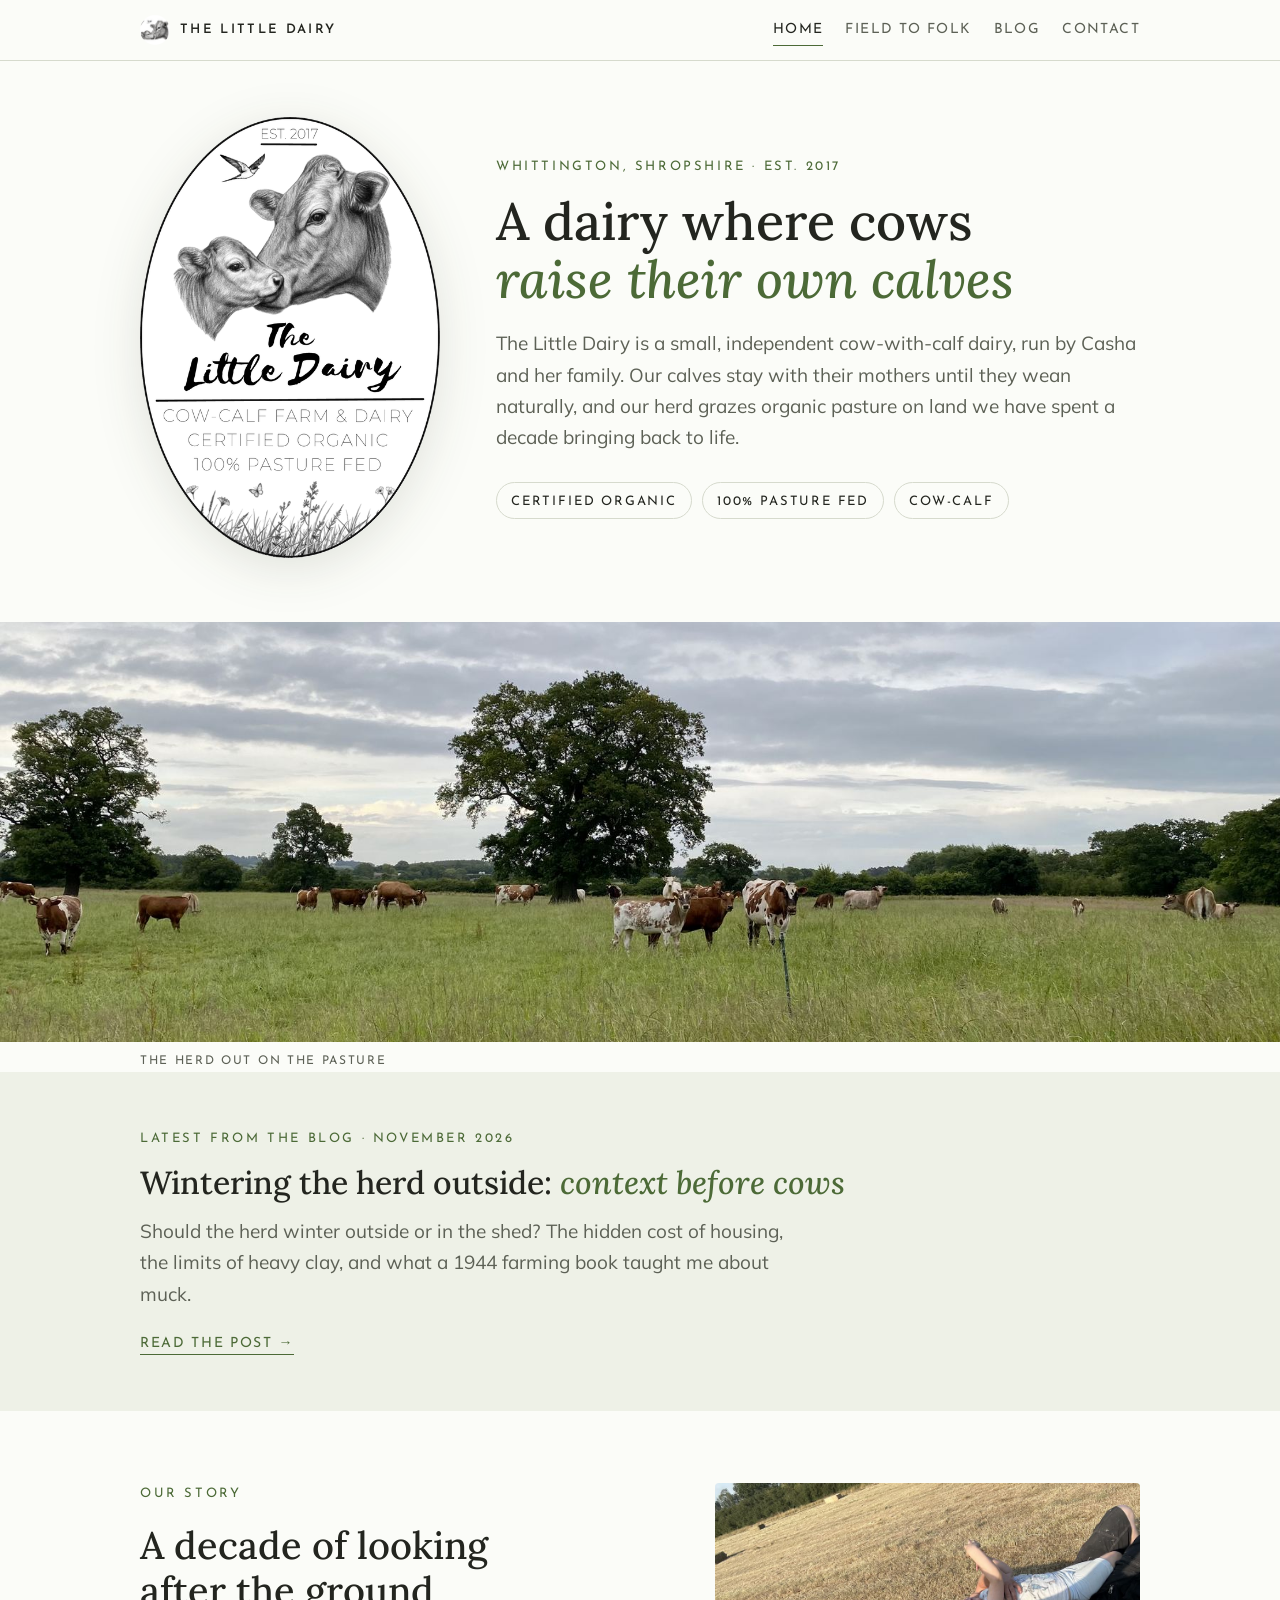
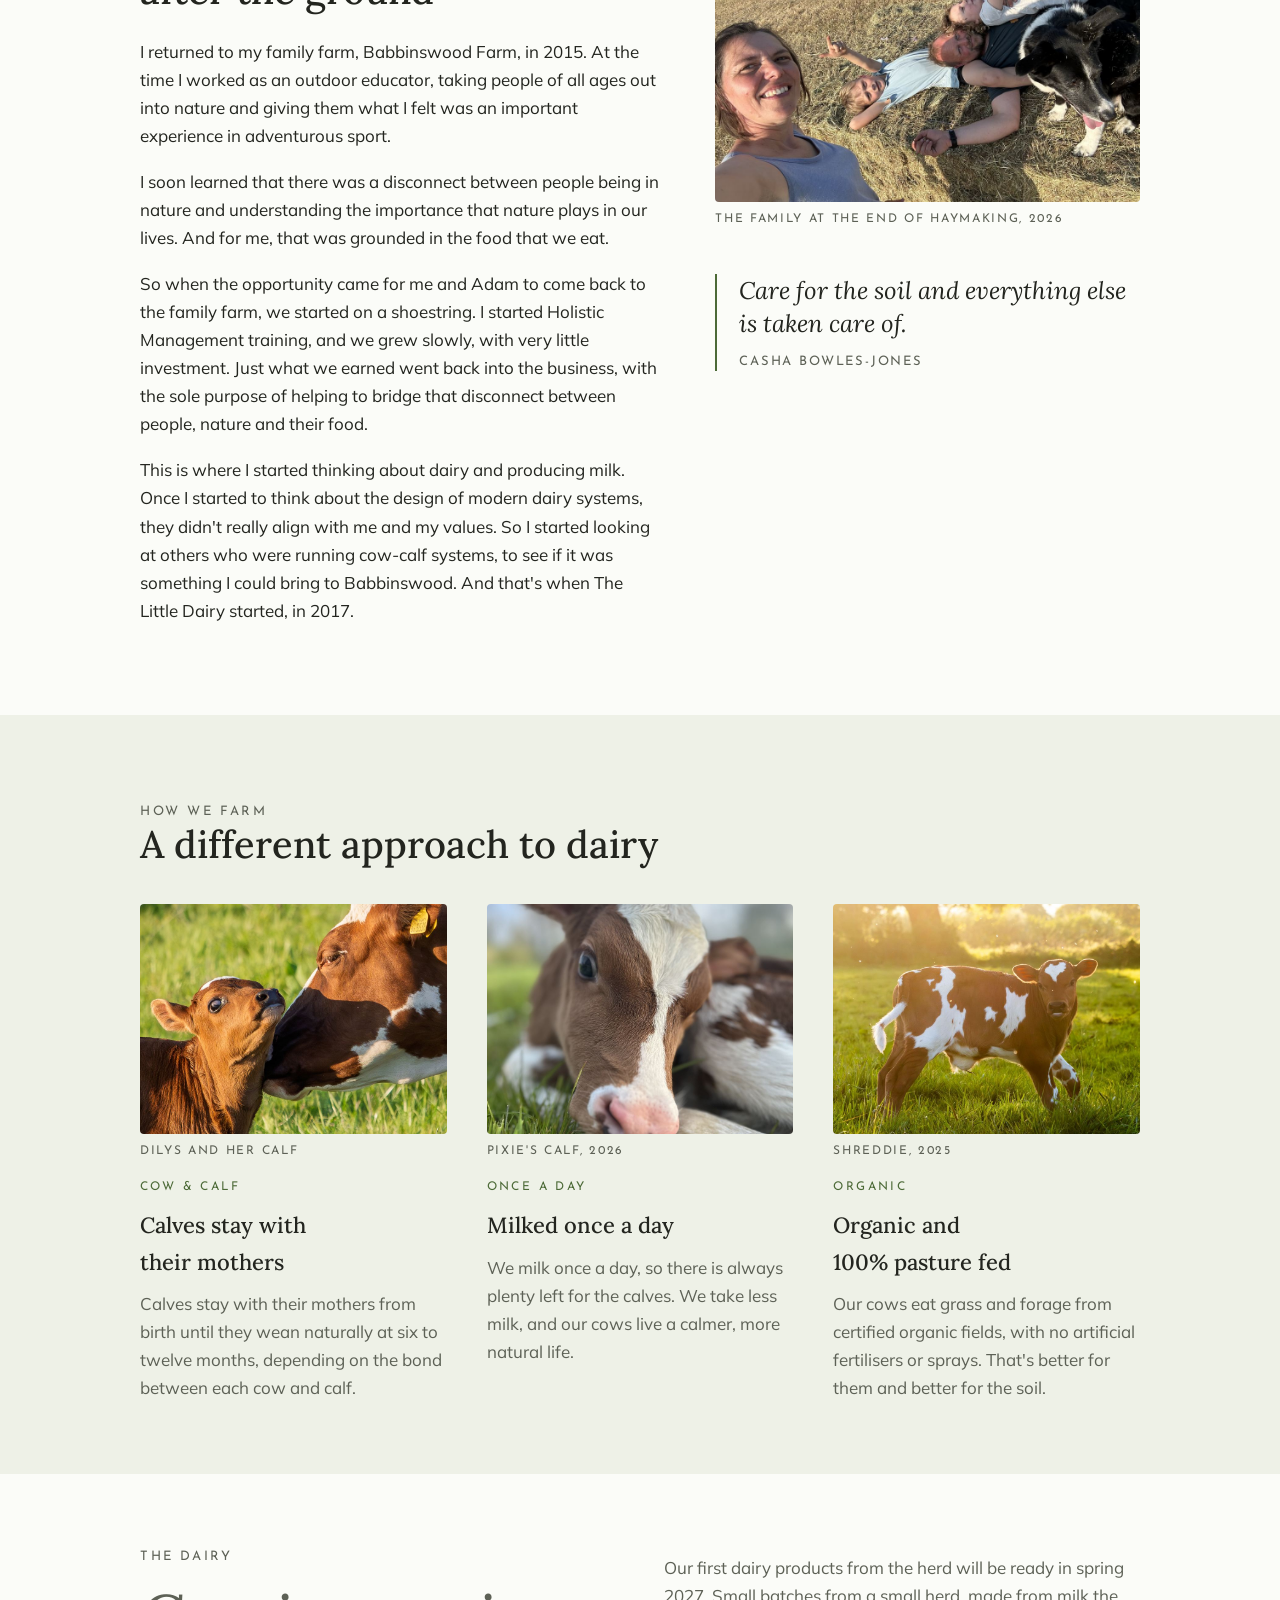
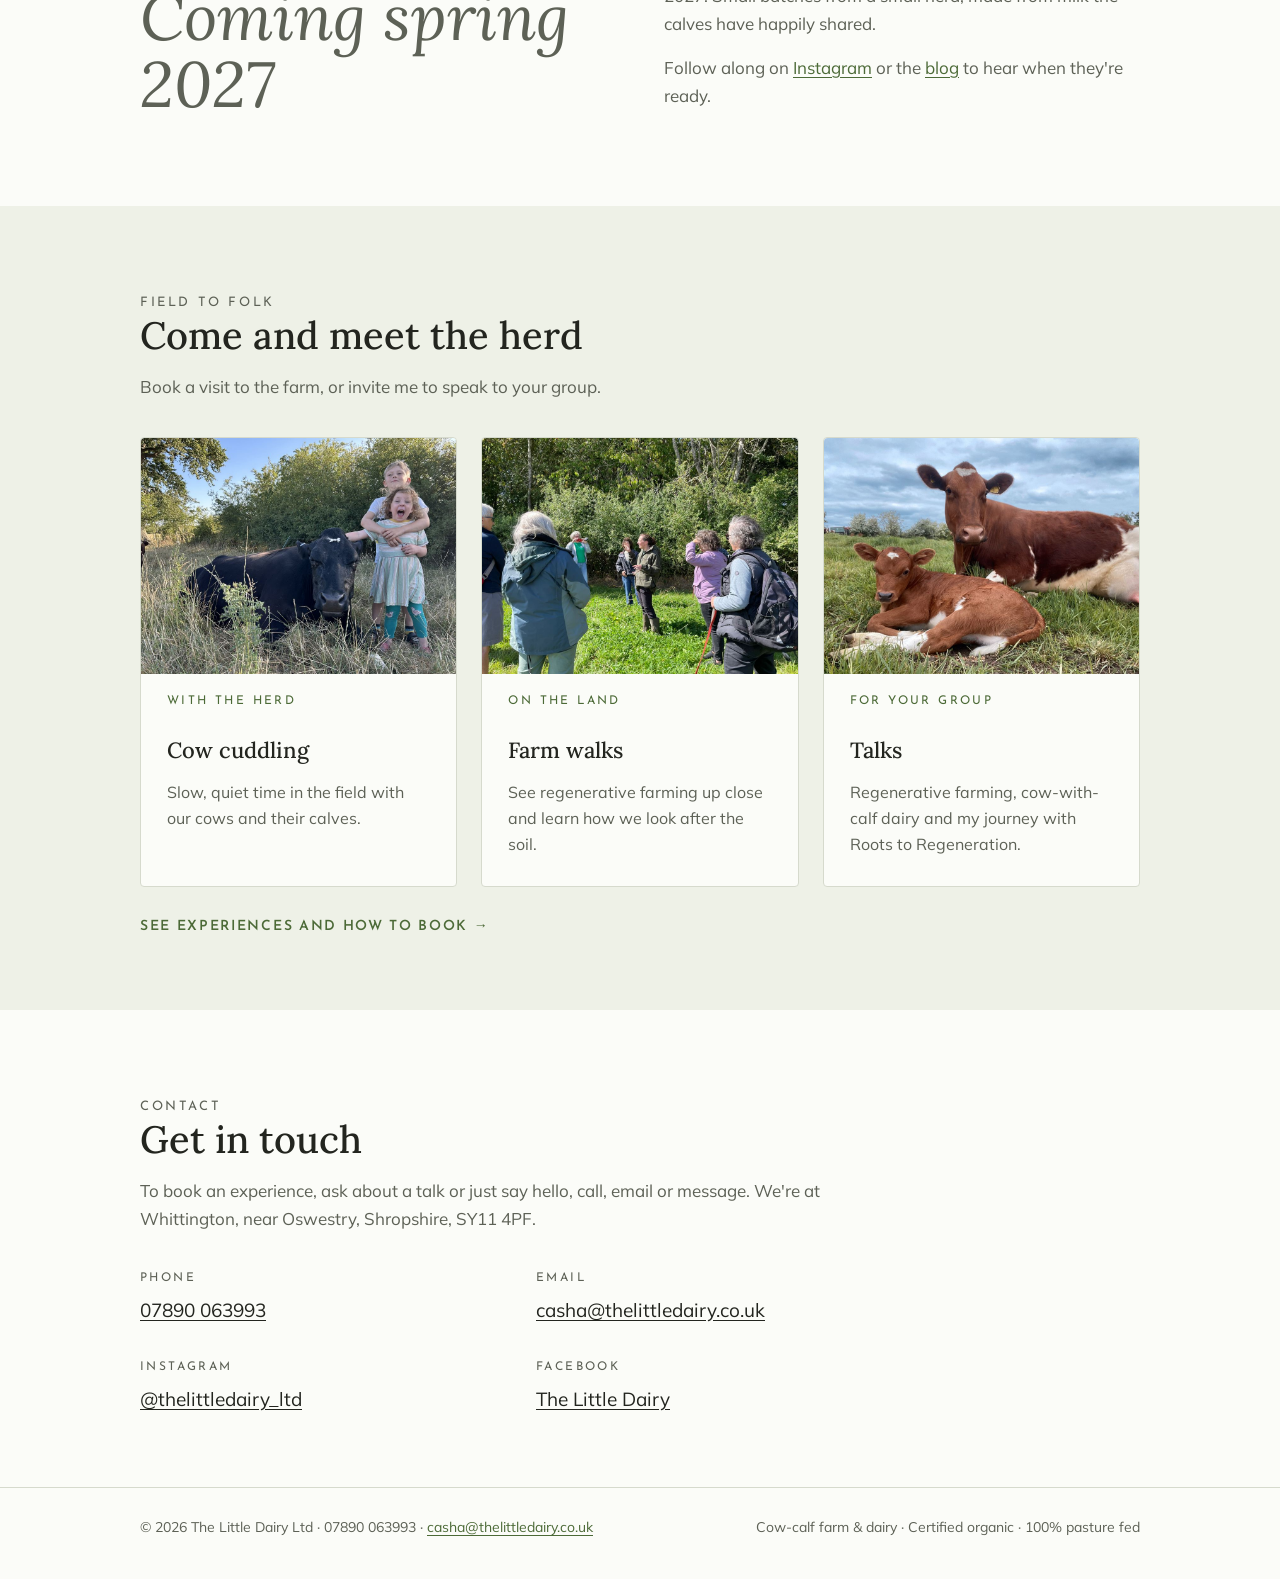
==== index.html @ e74eb3c6 "Blog: 'Wintering the herd outside: context before cows' New post on outwintering, holistic context a" ====
<!doctype html>
<html lang="en-GB">
<head>
<meta charset="utf-8">
<meta name="viewport" content="width=device-width, initial-scale=1, viewport-fit=cover">
<title>The Little Dairy</title>
<meta name="claude:viewport-fit-sides" content="cover">
<meta name="description" content="The Little Dairy is a certified organic, 100% pasture-fed cow-with-calf dairy at Whittington, near Oswestry, Shropshire. Dairy products coming spring 2027.">
<meta property="og:type" content="website">
<meta property="og:site_name" content="The Little Dairy">
<meta property="og:title" content="The Little Dairy">
<meta property="og:description" content="The Little Dairy is a certified organic, 100% pasture-fed cow-with-calf dairy at Whittington, near Oswestry, Shropshire. Dairy products coming spring 2027.">
<meta property="og:url" content="https://thelittledairy.co.uk/">
<meta property="og:image" content="https://thelittledairy.co.uk/img/share.jpg">
<meta property="og:image:width" content="1200">
<meta property="og:image:height" content="630">
<meta property="og:image:alt" content="The Little Dairy herd grazing on organic pasture in Shropshire">
<meta name="twitter:card" content="summary_large_image">
<link rel="canonical" href="https://thelittledairy.co.uk/">
<link rel="icon" type="image/png" href="favicon.png">
<link rel="apple-touch-icon" href="apple-touch-icon.png">
<link rel="preconnect" href="https://fonts.googleapis.com">
<link rel="preconnect" href="https://fonts.gstatic.com" crossorigin>
<link rel="stylesheet" href="https://fonts.googleapis.com/css2?family=Josefin+Sans:wght@300;400;600&family=Lora:ital,wght@0,500;1,500&family=Mulish:wght@400;600&display=swap">
<link rel="stylesheet" href="style.css">
</head>
<body>

<header class="bar">
  <div class="inner">
    <a class="wordmark" href="index.html"><img src="favicon.png" alt="" width="30" height="30">The Little Dairy</a>
    <nav class="nav" aria-label="Main">
      <a href="index.html" aria-current="page">Home</a>
      <a href="field-to-folk.html">Field to Folk</a>
      <a href="blog.html">Blog</a>
      <a href="index.html#contact">Contact</a>
    </nav>
  </div>
</header>

<main>
  <section class="hero">
    <div class="inner">
      <img class="oval" src="logo.png" width="520" height="765" alt="The Little Dairy logo: a pencil drawing of a cow and her calf, with the words Cow-calf farm and dairy, certified organic, 100% pasture fed, est. 2017">
      <div>
        <p class="eyebrow">Whittington, Shropshire · Est. 2017</p>
        <h1>A dairy where cows <em>raise their own calves</em></h1>
        <p class="lede">The Little Dairy is a small, independent cow-with-calf dairy, run by Casha and her family. Our calves stay with their mothers until they wean naturally, and our herd grazes organic pasture on land we have spent a decade bringing back to life.</p>
        <ul class="badges" aria-label="Our standards">
          <li>Certified organic</li>
          <li>100% pasture fed</li>
          <li>Cow-calf</li>
        </ul>
      </div>
    </div>
  </section>

  <figure class="banner">
    <img src="img/cows-and-pasture.jpg" width="1800" height="625" alt="The herd grazing across a wide green pasture with old oak trees">
    <figcaption class="inner">The herd out on the pasture</figcaption>
  </figure>

  <section class="block band latest" id="latest">
    <div class="inner">
      <p class="eyebrow">Latest from the blog · November 2026</p>
      <h2>Wintering the herd outside: <em>context before cows</em></h2>
      <p class="lede">Should the herd winter outside or in the shed? The hidden cost of housing, the limits of heavy clay, and what a 1944 farming book taught me about muck.</p>
      <p class="latest-link"><a href="wintering-the-herd-outside.html">Read the post →</a></p>
    </div>
  </section>

  <section class="block" id="story">
    <div class="inner">
      <div class="story">
        <div>
          <p class="eyebrow">Our story</p>
          <h2 style="margin-bottom:24px">A decade of looking after the ground</h2>
          <p>I returned to my family farm, Babbinswood Farm, in 2015. At the time I worked as an outdoor educator, taking people of all ages out into nature and giving them what I felt was an important experience in adventurous sport.</p>
          <p>I soon learned that there was a disconnect between people being in nature and understanding the importance that nature plays in our lives. And for me, that was grounded in the food that we eat.</p>
          <p>So when the opportunity came for me and Adam to come back to the family farm, we started on a shoestring. I started Holistic Management training, and we grew slowly, with very little investment. Just what we earned went back into the business, with the sole purpose of helping to bridge that disconnect between people, nature and their food.</p>
          <p>This is where I started thinking about dairy and producing milk. Once I started to think about the design of modern dairy systems, they didn't really align with me and my values. So I started looking at others who were running cow-calf systems, to see if it was something I could bring to Babbinswood. And that's when The Little Dairy started, in 2017.</p>
        </div>
        <div class="story-side">
          <figure class="photo">
            <img src="img/family-haymaking.jpg" width="1000" height="750" loading="lazy" alt="Casha and her family relaxing on the straw with their dog at the end of haymaking">
            <figcaption>The family at the end of haymaking, 2026</figcaption>
          </figure>
          <blockquote class="quote">
            Care for the soil and everything else is taken care of.
            <cite>Casha Bowles-Jones</cite>
          </blockquote>
        </div>
      </div>
    </div>
  </section>

  <section class="block band" id="farming">
    <div class="inner">
      <div class="section-head">
        <p class="eyebrow">How we farm</p>
        <h2>A different approach to dairy</h2>
      </div>
      <div class="ways">
        <div>
          <figure class="photo">
            <img src="img/dilys-and-calf.jpg" width="1000" height="750" loading="lazy" alt="Dilys nuzzling her calf in the field">
            <figcaption>Dilys and her calf</figcaption>
          </figure>
          <span class="tag">Cow &amp; calf</span>
          <h3>Calves stay with their mothers</h3>
          <p>Calves stay with their mothers from birth until they wean naturally at six to twelve months, depending on the bond between each cow and calf.</p>
        </div>
        <div>
          <figure class="photo">
            <img src="img/pixie-calf.jpg" width="1000" height="750" loading="lazy" alt="Pixie's young calf resting in the grass">
            <figcaption>Pixie's calf, 2026</figcaption>
          </figure>
          <span class="tag">Once a day</span>
          <h3>Milked once a day</h3>
          <p>We milk once a day, so there is always plenty left for the calves. We take less milk, and our cows live a calmer, more natural life.</p>
        </div>
        <div>
          <figure class="photo">
            <img src="img/shreddie-calf.jpg" width="1000" height="750" loading="lazy" alt="Shreddie, a red and white calf, standing in sunlit pasture">
            <figcaption>Shreddie, 2025</figcaption>
          </figure>
          <span class="tag">Organic</span>
          <h3>Organic and 100% pasture fed</h3>
          <p>Our cows eat grass and forage from certified organic fields, with no artificial fertilisers or sprays. That's better for them and better for the soil.</p>
        </div>
      </div>
    </div>
  </section>

  <section class="block" id="dairy">
    <div class="inner">
      <div class="soon">
        <div>
          <p class="eyebrow">The dairy</p>
          <p class="soon-mark">Coming spring 2027</p>
        </div>
        <div>
          <p>Our first dairy products from the herd will be ready in spring 2027. Small batches from a small herd, made from milk the calves have happily shared.</p>
          <p>Follow along on <a href="https://www.instagram.com/thelittledairy_ltd/" rel="noopener">Instagram</a> or the <a href="blog.html">blog</a> to hear when they're ready.</p>
        </div>
      </div>
    </div>
  </section>

  <section class="block band" id="visit">
    <div class="inner">
      <div class="section-head">
        <p class="eyebrow">Field to Folk</p>
        <h2>Come and meet the herd</h2>
        <p>Book a visit to the farm, or invite me to speak to your group.</p>
      </div>
      <div class="cards">
        <div class="card">
          <img src="img/peggy-and-children.jpg" width="1000" height="750" loading="lazy" alt="Two children cuddling up to Peggy, a black cow lying in long grass">
          <span class="tag">With the herd</span>
          <h3>Cow cuddling</h3>
          <p>Slow, quiet time in the field with our cows and their calves.</p>
        </div>
        <div class="card">
          <img src="img/farm-walk.jpg" width="1000" height="750" loading="lazy" alt="Casha leading a group on a farm walk through the fields">
          <span class="tag">On the land</span>
          <h3>Farm walks</h3>
          <p>See regenerative farming up close and learn how we look after the soil.</p>
        </div>
        <div class="card">
          <img src="img/betsy-and-calf-card.jpg" width="1000" height="750" loading="lazy" alt="Betsy, a red and white cow, lying in the grass beside her young calf">
          <span class="tag">For your group</span>
          <h3>Talks</h3>
          <p>Regenerative farming, cow-with-calf dairy and my journey with Roots to Regeneration.</p>
        </div>
      </div>
      <a class="more" href="field-to-folk.html">See experiences and how to book →</a>
    </div>
  </section>

  <section class="block" id="contact">
    <div class="inner">
      <div class="section-head">
        <p class="eyebrow">Contact</p>
        <h2>Get in touch</h2>
        <p>To book an experience, ask about a talk or just say hello, call, email or message. We're at Whittington, near Oswestry, Shropshire, SY11 4PF.</p>
      </div>
      <dl class="contact">
        <div>
          <dt>Phone</dt>
          <dd><a href="tel:+447890063993">07890 063993</a></dd>
        </div>
        <div>
          <dt>Email</dt>
          <dd><a href="mailto:casha@thelittledairy.co.uk">casha@thelittledairy.co.uk</a></dd>
        </div>
        <div>
          <dt>Instagram</dt>
          <dd><a href="https://www.instagram.com/thelittledairy_ltd/" rel="noopener">@thelittledairy_ltd</a></dd>
        </div>
        <div>
          <dt>Facebook</dt>
          <dd><a href="https://www.facebook.com/Thelittledairyatbabbinswoodfarm" rel="noopener">The Little Dairy</a></dd>
        </div>
      </dl>
    </div>
  </section>
</main>

<footer>
  <div class="inner">
    <span>© 2026 The Little Dairy Ltd · 07890 063993 · <a href="mailto:casha@thelittledairy.co.uk">casha@thelittledairy.co.uk</a></span>
    <span>Cow-calf farm &amp; dairy · Certified organic · 100% pasture fed</span>
  </div>
</footer>

</body>
</html>
---- style.css ----
/* The Little Dairy: one calm column like a hand-drawn label; logo oval leads, sections follow down the page */
:root {
  --paper: #fbfcf8;
  --ink: #23251f;
  --soft: #5d6156;
  --rule: #d6dacd;
  --pasture: #4c6a37;
  --pasture-ink: #ffffff;
  --band: #eef1e7;
  --display: "Lora", Georgia, "Times New Roman", serif;
  --label: "Josefin Sans", "Gill Sans", "Helvetica Neue", Arial, sans-serif;
  --body: "Mulish", "Helvetica Neue", Arial, sans-serif;
}
@media (prefers-color-scheme: dark) {
  :root:not([data-theme="light"]) {
    --paper: #161813; --ink: #eceee6; --soft: #a9ae9f; --rule: #33372d;
    --pasture: #a4c487; --pasture-ink: #121510; --band: #1e211a; color-scheme: dark;
  }
}
:root[data-theme="dark"] {
  --paper: #161813; --ink: #eceee6; --soft: #a9ae9f; --rule: #33372d;
  --pasture: #a4c487; --pasture-ink: #121510; --band: #1e211a; color-scheme: dark;
}
* { box-sizing: border-box; }
html { scroll-behavior: smooth; }
@media (prefers-reduced-motion: reduce) { html { scroll-behavior: auto; } }
body {
  margin: 0; background: var(--paper); color: var(--ink);
  font-family: var(--body); font-size: 17px; line-height: 1.65;
}
img { max-width: 100%; height: auto; }
a { color: var(--pasture); text-underline-offset: 3px; }
a:focus-visible { outline: 3px solid var(--pasture); outline-offset: 3px; border-radius: 2px; }

.inner {
  max-width: 1040px; margin: 0 auto;
  padding-left: max(20px, env(safe-area-inset-left, 0px));
  padding-right: max(20px, env(safe-area-inset-right, 0px));
}

/* top bar */
.bar { border-bottom: 1px solid var(--rule); }
.bar .inner { display: flex; align-items: center; justify-content: space-between; gap: 10px 16px; padding-block: 14px; flex-wrap: wrap; }
.wordmark { display: flex; align-items: center; gap: 10px; font-family: var(--label); font-weight: 600; letter-spacing: .18em; text-transform: uppercase; font-size: 13px; color: var(--ink); text-decoration: none; }
.wordmark img { width: 30px; height: 30px; border-radius: 50%; }
.nav { display: flex; gap: 22px; flex-wrap: wrap; }
.nav a { font-family: var(--label); font-size: 14px; letter-spacing: .1em; text-transform: uppercase; color: var(--soft); text-decoration: none; padding-block: 4px; border-bottom: 1px solid transparent; }
.nav a:hover { color: var(--ink); }
.nav a[aria-current="page"] { color: var(--ink); border-bottom-color: var(--pasture); }

/* type */
.eyebrow { font-family: var(--label); font-size: 13px; letter-spacing: .2em; text-transform: uppercase; color: var(--pasture); margin: 0 0 14px; }
h1, h2, h3 { font-family: var(--display); font-weight: 500; text-wrap: balance; margin: 0; }
h1 { font-size: clamp(34px, 5vw, 52px); line-height: 1.12; }
h1 em, h2 em { font-style: italic; color: var(--pasture); }
h2 { font-size: clamp(28px, 3.6vw, 38px); line-height: 1.2; }
.lede { font-size: 19px; color: var(--soft); max-width: 34em; margin: 20px 0 0; }

/* home hero */
.hero .inner { display: grid; grid-template-columns: minmax(0, 300px) minmax(0, 1fr); gap: 56px; align-items: center; padding-block: 56px 64px; }
.oval { width: 100%; max-width: 300px; justify-self: center; filter: drop-shadow(0 10px 24px rgba(30, 40, 20, .12)); }
.badges { list-style: none; padding: 0; margin: 28px 0 0; display: flex; flex-wrap: wrap; gap: 10px; }
.badges li { font-family: var(--label); font-size: 13px; letter-spacing: .14em; text-transform: uppercase; border: 1px solid var(--rule); padding: 8px 14px 6px; border-radius: 999px; color: var(--ink); }

/* inner page head */
.page-head .inner { padding-block: 64px 24px; }
.page-head .lede { max-width: 38em; }

/* sections */
section { scroll-margin-top: 24px; }
.block .inner { padding-block: 72px; }
.block + .block .inner { border-top: 1px solid var(--rule); }
.band { background: var(--band); }
.band .inner, .band + .block .inner { border-top: 0 !important; }
.section-head { max-width: 40em; margin-bottom: 36px; }
.section-head p { color: var(--soft); margin: 14px 0 0; }

.story { display: grid; grid-template-columns: minmax(0, 1.1fr) minmax(0, .9fr); gap: 56px; align-items: start; }
.story p { margin: 0 0 18px; max-width: 36em; }
.quote { font-family: var(--display); font-style: italic; font-size: 24px; line-height: 1.4; margin: 0; padding-left: 22px; border-left: 2px solid var(--pasture); color: var(--ink); }
.quote cite { display: block; margin-top: 12px; font-family: var(--label); font-style: normal; font-size: 13px; letter-spacing: .14em; text-transform: uppercase; color: var(--soft); }

.ways { display: grid; grid-template-columns: repeat(3, minmax(0, 1fr)); gap: 40px; }
.ways h3 { font-size: 22px; margin-bottom: 10px; }
.ways p { margin: 0; color: var(--soft); }
.tag { font-family: var(--label); font-size: 12px; letter-spacing: .2em; text-transform: uppercase; color: var(--pasture); display: block; margin-bottom: 10px; }

/* coming soon */
.soon { display: grid; grid-template-columns: minmax(0, 1fr) minmax(0, 1fr); gap: 48px; align-items: center; }
.soon-mark { font-family: var(--display); font-style: italic; font-size: clamp(40px, 6vw, 64px); line-height: 1.05; color: var(--pasture); margin: 0; }
.soon p { margin: 0 0 16px; color: var(--soft); max-width: 34em; }

/* teaser cards */
.cards { display: grid; grid-template-columns: repeat(3, minmax(0, 1fr)); gap: 24px; }
.card { border: 1px solid var(--rule); background: var(--paper); padding: 28px 26px; border-radius: 4px; display: flex; flex-direction: column; gap: 10px; }
.card h3 { font-size: 22px; }
.card p { margin: 0; color: var(--soft); font-size: 16px; }
.more { font-family: var(--label); font-size: 14px; letter-spacing: .12em; text-transform: uppercase; font-weight: 600; text-decoration: none; display: inline-flex; gap: 8px; align-items: center; margin-top: 28px; }
.more:hover { text-decoration: underline; }

/* experiences */
.exp { display: grid; grid-template-columns: minmax(0, 220px) minmax(0, 1fr); gap: 40px; padding-block: 40px; border-top: 1px solid var(--rule); }
.exp:first-child { border-top: 0; padding-top: 0; }
.exp h3 { font-size: 28px; }
.exp p { margin: 0 0 14px; max-width: 38em; }
.exp ul { margin: 0; padding-left: 1.2em; color: var(--soft); display: grid; gap: 6px; }
.exp .tag { margin-top: 6px; }

.steps { list-style: none; margin: 0; padding: 0; display: grid; grid-template-columns: repeat(3, minmax(0, 1fr)); gap: 32px; counter-reset: step; }
.steps li { counter-increment: step; }
.steps li::before { content: counter(step); display: grid; place-items: center; width: 40px; height: 40px; border-radius: 50%; border: 1px solid var(--pasture); color: var(--pasture); font-family: var(--display); font-size: 19px; margin-bottom: 14px; }
.steps h3 { font-size: 20px; margin-bottom: 6px; }
.steps p { margin: 0; color: var(--soft); }
.book { margin-top: 40px; display: flex; flex-wrap: wrap; gap: 12px 28px; align-items: baseline; }
.book .big { font-family: var(--display); font-size: clamp(26px, 3.4vw, 34px); color: var(--ink); text-decoration: none; font-variant-numeric: tabular-nums; }
.book span { color: var(--soft); }

/* blog */
.posts { display: grid; gap: 0; }
.post-row { display: grid; grid-template-columns: minmax(0, 160px) minmax(0, 1fr); gap: 32px; padding-block: 32px; border-top: 1px solid var(--rule); text-decoration: none; color: inherit; }
.post-row:first-child { border-top: 0; padding-top: 0; }
.post-row time { font-family: var(--label); font-size: 13px; letter-spacing: .14em; text-transform: uppercase; color: var(--soft); padding-top: 6px; }
.post-row h3 { font-size: 26px; margin-bottom: 8px; }
.post-row:hover h3 { color: var(--pasture); }
.post-row p { margin: 0; color: var(--soft); max-width: 36em; }
.empty { color: var(--soft); font-style: italic; }

.article .inner { max-width: 720px; padding-block: 64px 80px; }
.article .meta { font-family: var(--label); font-size: 13px; letter-spacing: .14em; text-transform: uppercase; color: var(--soft); margin: 18px 0 40px; }
.article p { font-size: 19px; line-height: 1.75; margin: 0 0 22px; }
.article .meta + p::first-letter, .article .post-img + p::first-letter { font-family: var(--display); float: left; font-size: 64px; line-height: .9; padding: 6px 10px 0 0; color: var(--pasture); }
.article .sign { font-family: var(--display); font-style: italic; font-size: 22px; margin-top: 36px; }
.back { font-family: var(--label); font-size: 14px; letter-spacing: .12em; text-transform: uppercase; text-decoration: none; }

/* photos */
.banner { margin: 0; }
.banner img { display: block; width: 100%; height: auto; aspect-ratio: 1800 / 625; object-fit: cover; max-height: 420px; }
.banner figcaption, .photo figcaption { font-family: var(--label); font-size: 12px; letter-spacing: .14em; text-transform: uppercase; color: var(--soft); }
.banner figcaption { padding-block: 10px 0; }
.photo { margin: 0 0 16px; }
.photo img { display: block; width: 100%; height: auto; aspect-ratio: 4 / 3; object-fit: cover; border-radius: 4px; }
.photo figcaption { margin-top: 8px; }
.story-side { display: grid; gap: 28px; }
.card img { display: block; width: calc(100% + 52px); max-width: none; margin: -28px -26px 8px; aspect-ratio: 4 / 3; height: auto; object-fit: cover; border-radius: 4px 4px 0 0; }
.exp-img { display: block; width: 100%; aspect-ratio: 4 / 3; height: auto; object-fit: cover; border-radius: 4px; margin-top: 16px; }
.post-img { display: block; width: 100%; height: auto; border-radius: 4px; margin: 0 0 36px; }
.exp { grid-template-columns: minmax(0, 280px) minmax(0, 1fr); }

.voice { max-width: 40em; }
.voice p:not(.eyebrow) { font-size: 19px; line-height: 1.75; margin: 0 0 18px; }
.voice .sign { font-family: var(--display); font-style: italic; font-size: 22px; color: var(--pasture); }

/* contact */
.contact { display: grid; grid-template-columns: repeat(2, minmax(0, 1fr)); gap: 32px; margin: 0; max-width: 760px; }
.contact dt { font-family: var(--label); font-size: 12px; letter-spacing: .2em; text-transform: uppercase; color: var(--soft); margin-bottom: 6px; }
.contact dd { margin: 0; font-size: 19px; font-variant-numeric: tabular-nums; overflow-wrap: anywhere; }
.contact dd a { color: var(--ink); }

footer { border-top: 1px solid var(--rule); }
footer .inner { padding-block: 28px 40px; display: flex; flex-wrap: wrap; gap: 8px 24px; justify-content: space-between; font-size: 14px; color: var(--soft); }

@media (max-width: 820px) {
  .hero .inner { grid-template-columns: 1fr; gap: 32px; padding-block: 40px 48px; text-align: center; }
  .oval { max-width: 220px; }
  .hero .lede { margin-inline: auto; }
  .badges { justify-content: center; }
  .story, .ways, .cards, .contact, .soon, .steps, .exp, .post-row { grid-template-columns: 1fr; gap: 20px; }
  .block .inner { padding-block: 56px; }
  .page-head .inner { padding-block: 44px 8px; }
}
@media (max-width: 480px) {
  .nav { gap: 16px; }
  .nav a { font-size: 12px; }
  .article p { font-size: 18px; }
}

/* article headings and lists */
.article h2 { font-size: 28px; margin: 48px 0 18px; }
.article ul, .article ol { font-size: 19px; line-height: 1.7; margin: 0 0 22px; padding-left: 1.3em; }
.article li { margin-bottom: 10px; }
.article li::marker { color: var(--pasture); }
.article .further { font-size: 16px; color: var(--soft); border-top: 1px solid var(--rule); padding-top: 20px; margin-top: 40px; }

/* latest post on home page */
.latest .inner { padding-block: 56px; }
.latest h2 { font-size: 32px; margin-bottom: 14px; }
.latest .lede { margin-top: 0; }
.latest-link { margin: 22px 0 0; font-family: var(--label); font-size: 14px; letter-spacing: .12em; text-transform: uppercase; }
.latest-link a { text-decoration: none; border-bottom: 1px solid var(--pasture); padding-bottom: 3px; }
@media (max-width: 760px) {
  .article h2 { font-size: 24px; }
  .article ul, .article ol { font-size: 18px; }
  .latest h2 { font-size: 26px; }
}
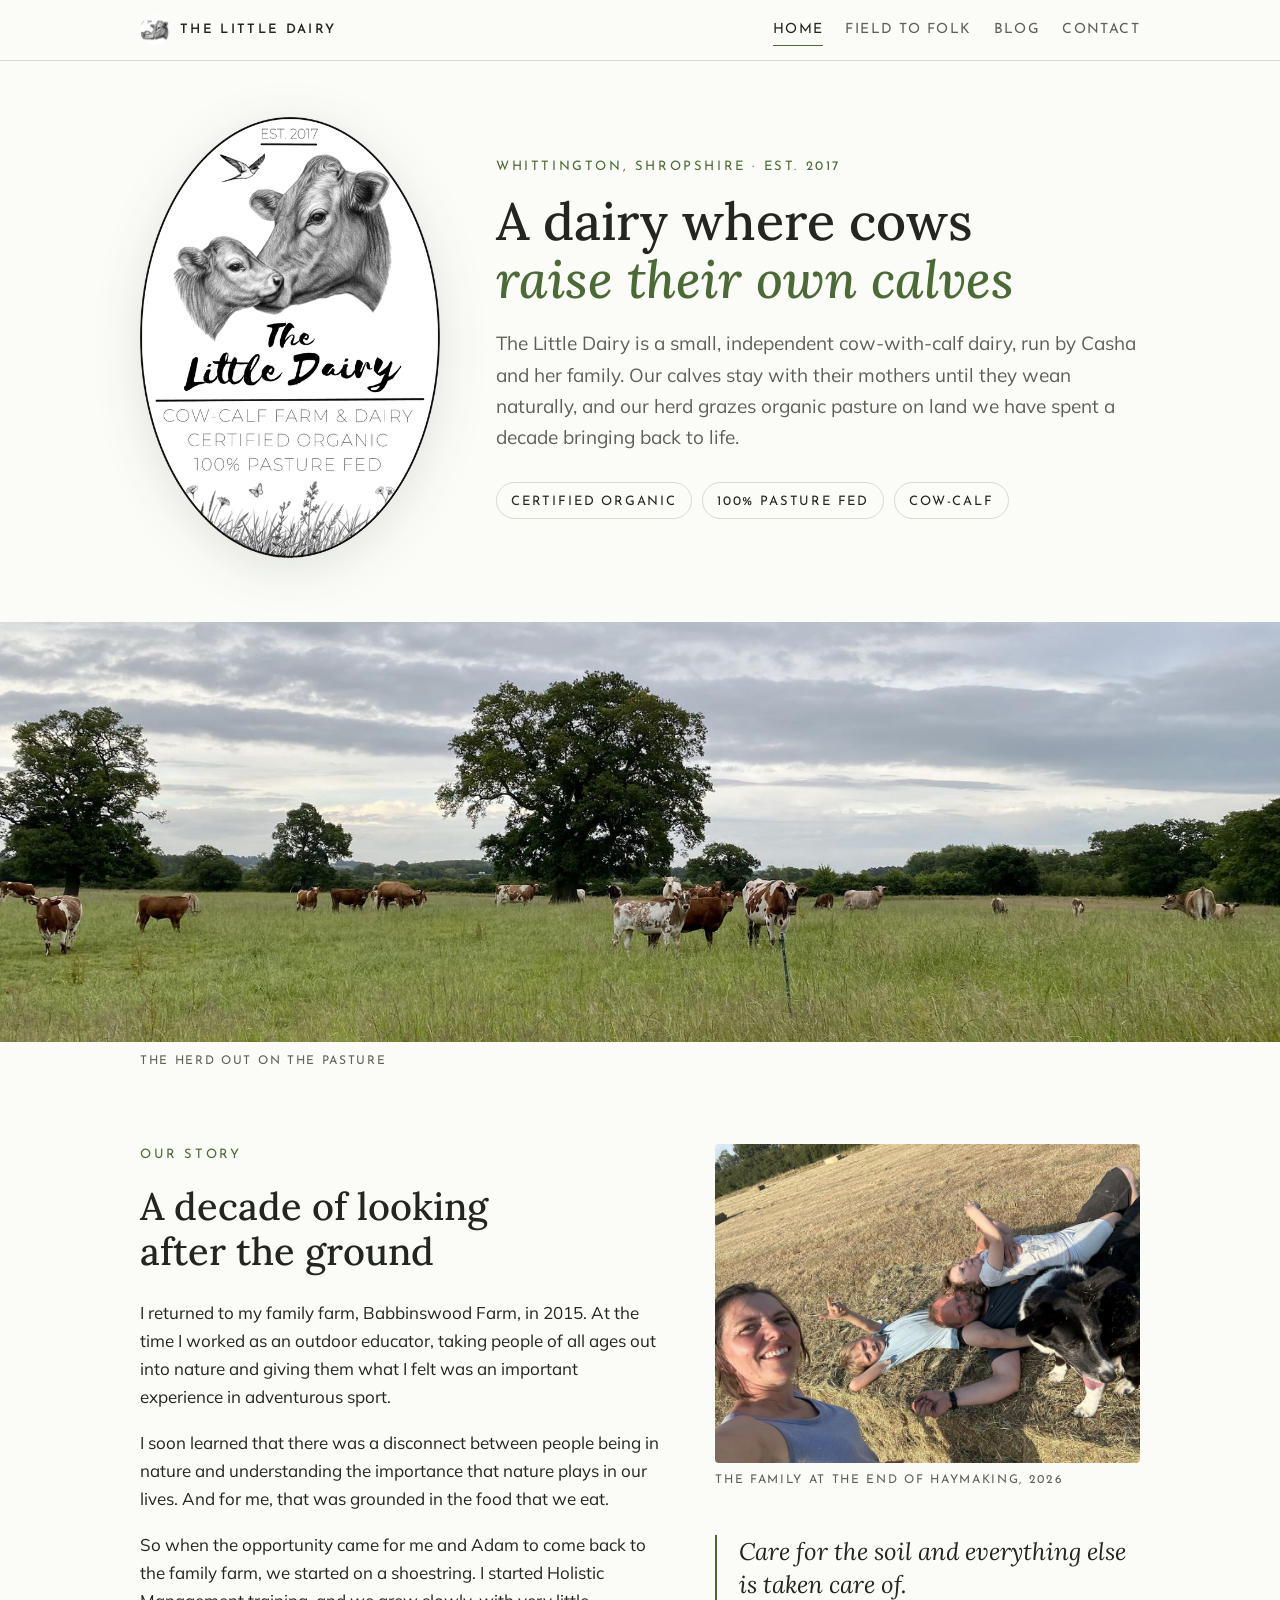
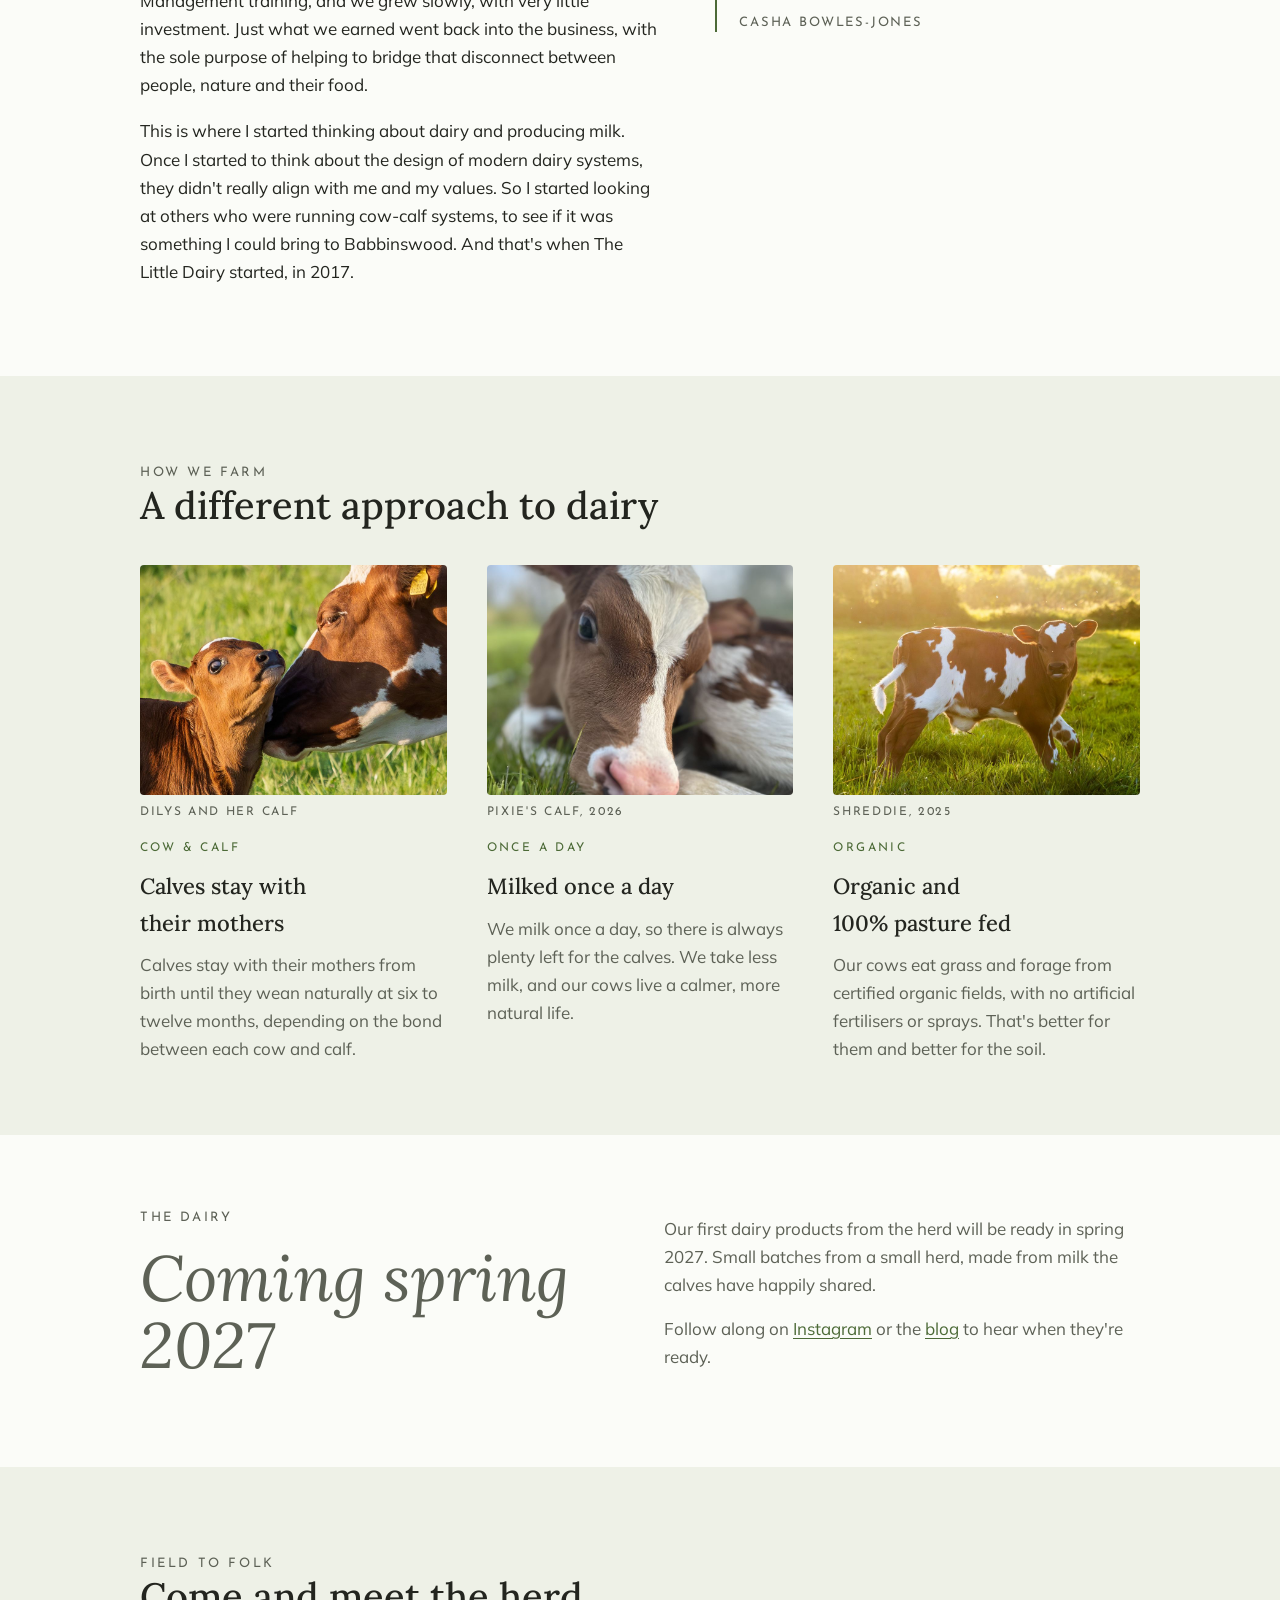
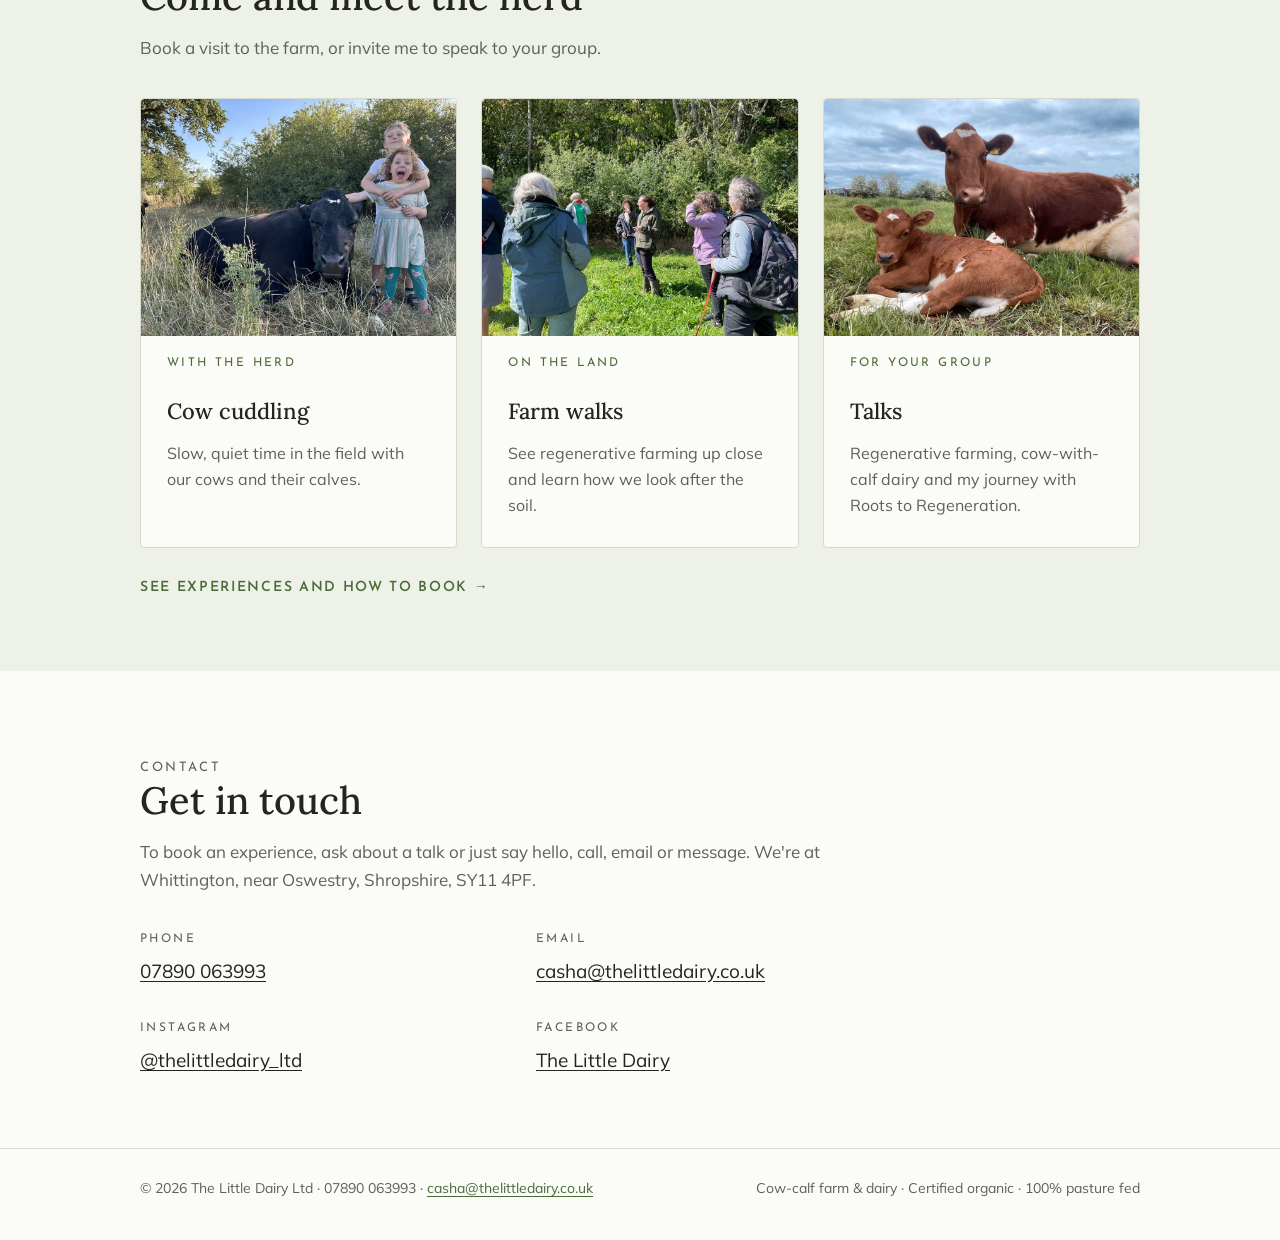
==== commit 45403916: "Take down outwintering blog post for now Casha is rewriting it in her own words. Removes the post pa" ====
--- a/index.html
+++ b/index.html
@@ -60,15 +60,6 @@
     <figcaption class="inner">The herd out on the pasture</figcaption>
   </figure>
 
-  <section class="block band latest" id="latest">
-    <div class="inner">
-      <p class="eyebrow">Latest from the blog · November 2026</p>
-      <h2>Wintering the herd outside: <em>context before cows</em></h2>
-      <p class="lede">Should the herd winter outside or in the shed? The hidden cost of housing, the limits of heavy clay, and what a 1944 farming book taught me about muck.</p>
-      <p class="latest-link"><a href="wintering-the-herd-outside.html">Read the post →</a></p>
-    </div>
-  </section>
-
   <section class="block" id="story">
     <div class="inner">
       <div class="story">
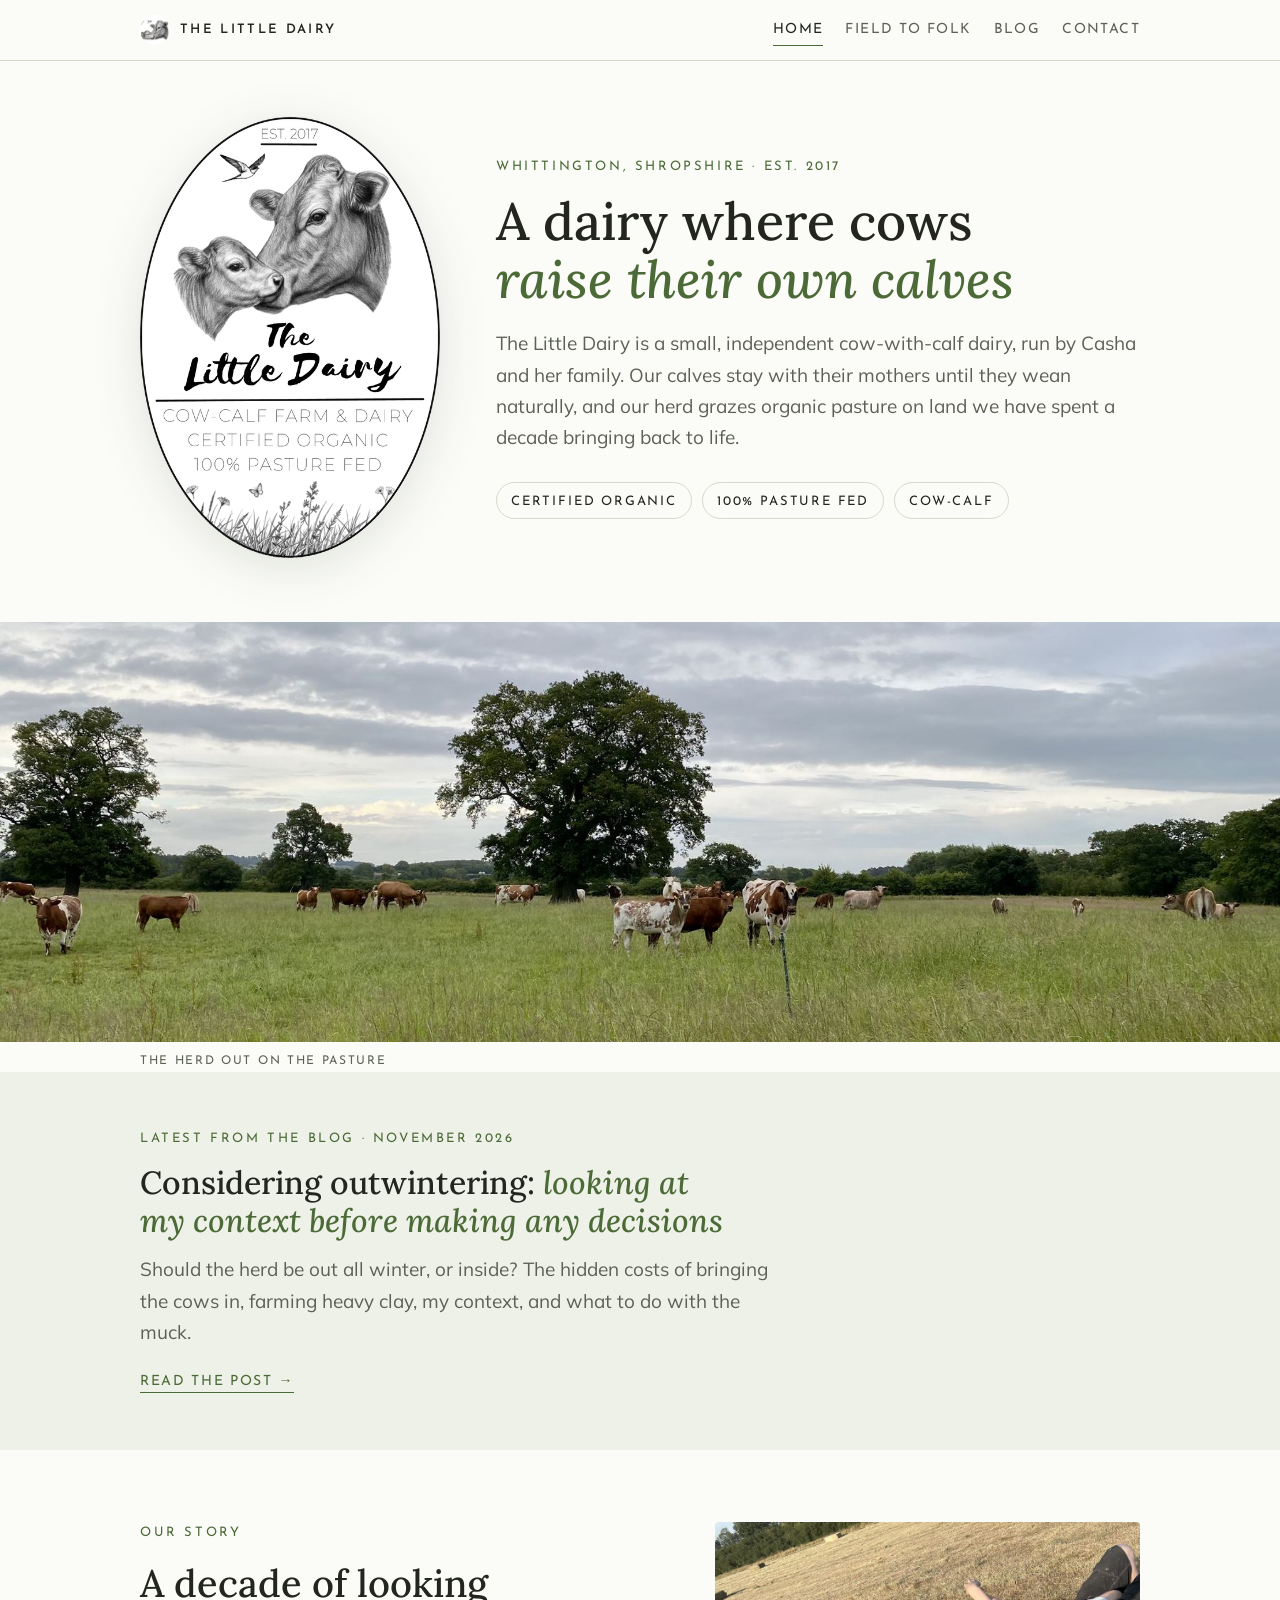
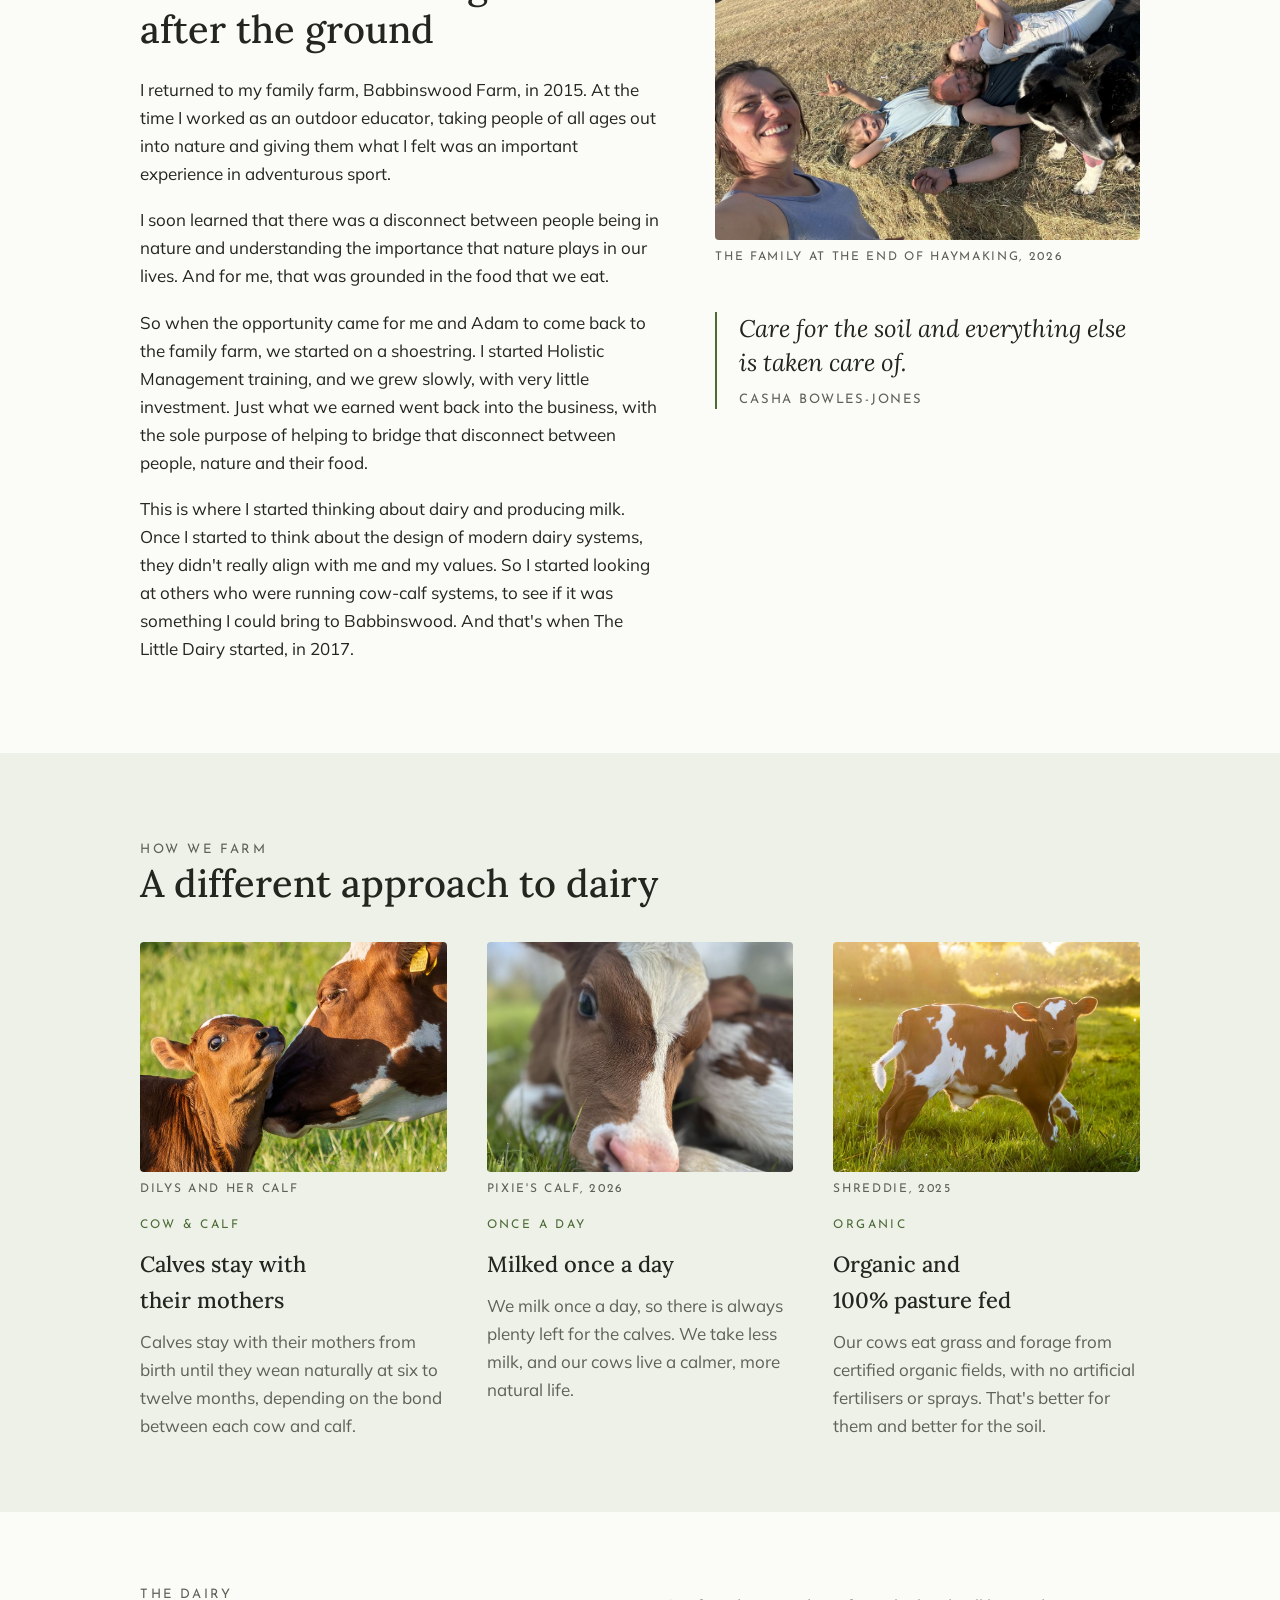
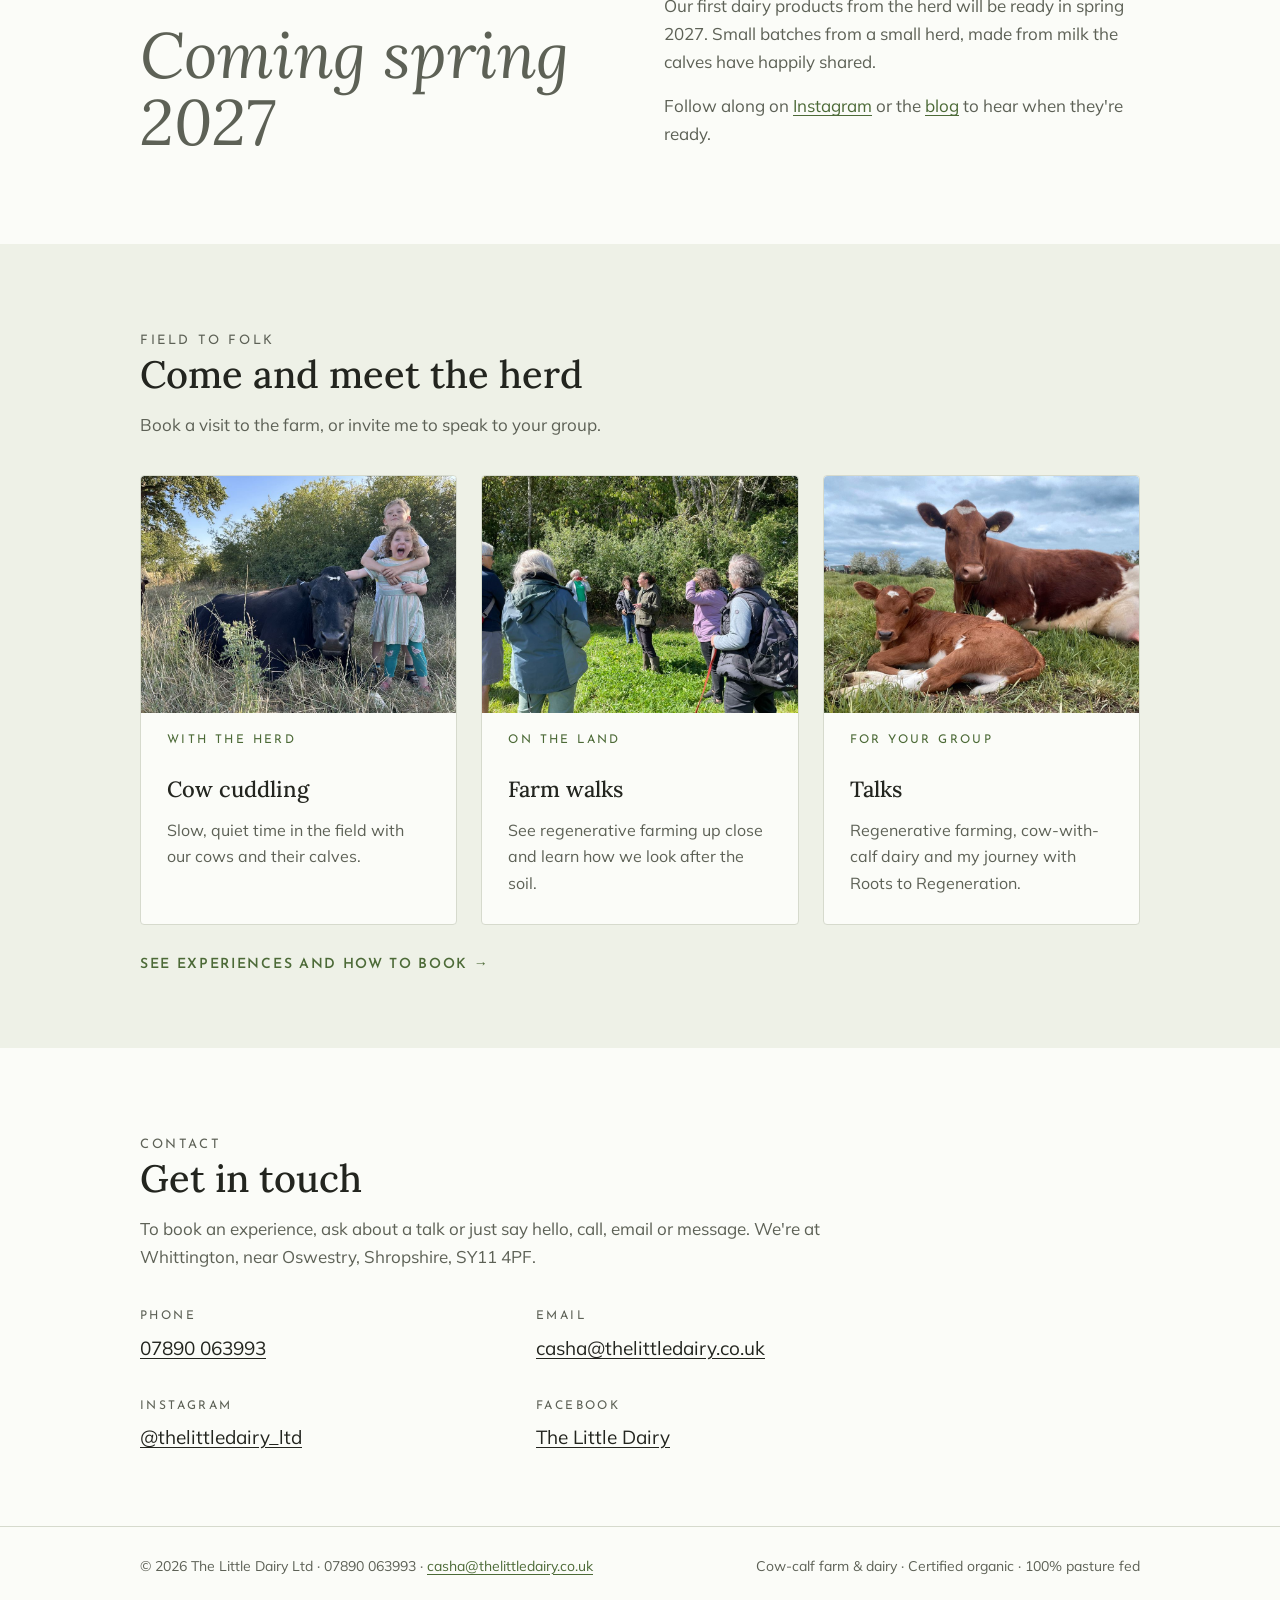
==== commit e6728449: "Blog: 'Considering outwintering', in Casha's own words Casha's own version of the outwintering post," ====
--- a/index.html
+++ b/index.html
@@ -60,6 +60,15 @@
     <figcaption class="inner">The herd out on the pasture</figcaption>
   </figure>
 
+  <section class="block band latest" id="latest">
+    <div class="inner">
+      <p class="eyebrow">Latest from the blog · November 2026</p>
+      <h2>Considering outwintering: <em>looking at my context before making any decisions</em></h2>
+      <p class="lede">Should the herd be out all winter, or inside? The hidden costs of bringing the cows in, farming heavy clay, my context, and what to do with the muck.</p>
+      <p class="latest-link"><a href="considering-outwintering.html">Read the post →</a></p>
+    </div>
+  </section>
+
   <section class="block" id="story">
     <div class="inner">
       <div class="story">
--- a/style.css
+++ b/style.css
@@ -192,3 +192,9 @@
   .article ul, .article ol { font-size: 18px; }
   .latest h2 { font-size: 26px; }
 }
+
+/* photos inside posts */
+.post-fig { margin: 8px 0 32px; }
+.post-fig img { display: block; width: 100%; height: auto; border-radius: 4px; }
+.post-fig.portrait img { max-width: 420px; margin-inline: auto; }
+.post-fig figcaption { font-size: 14px; color: var(--soft); margin-top: 10px; }
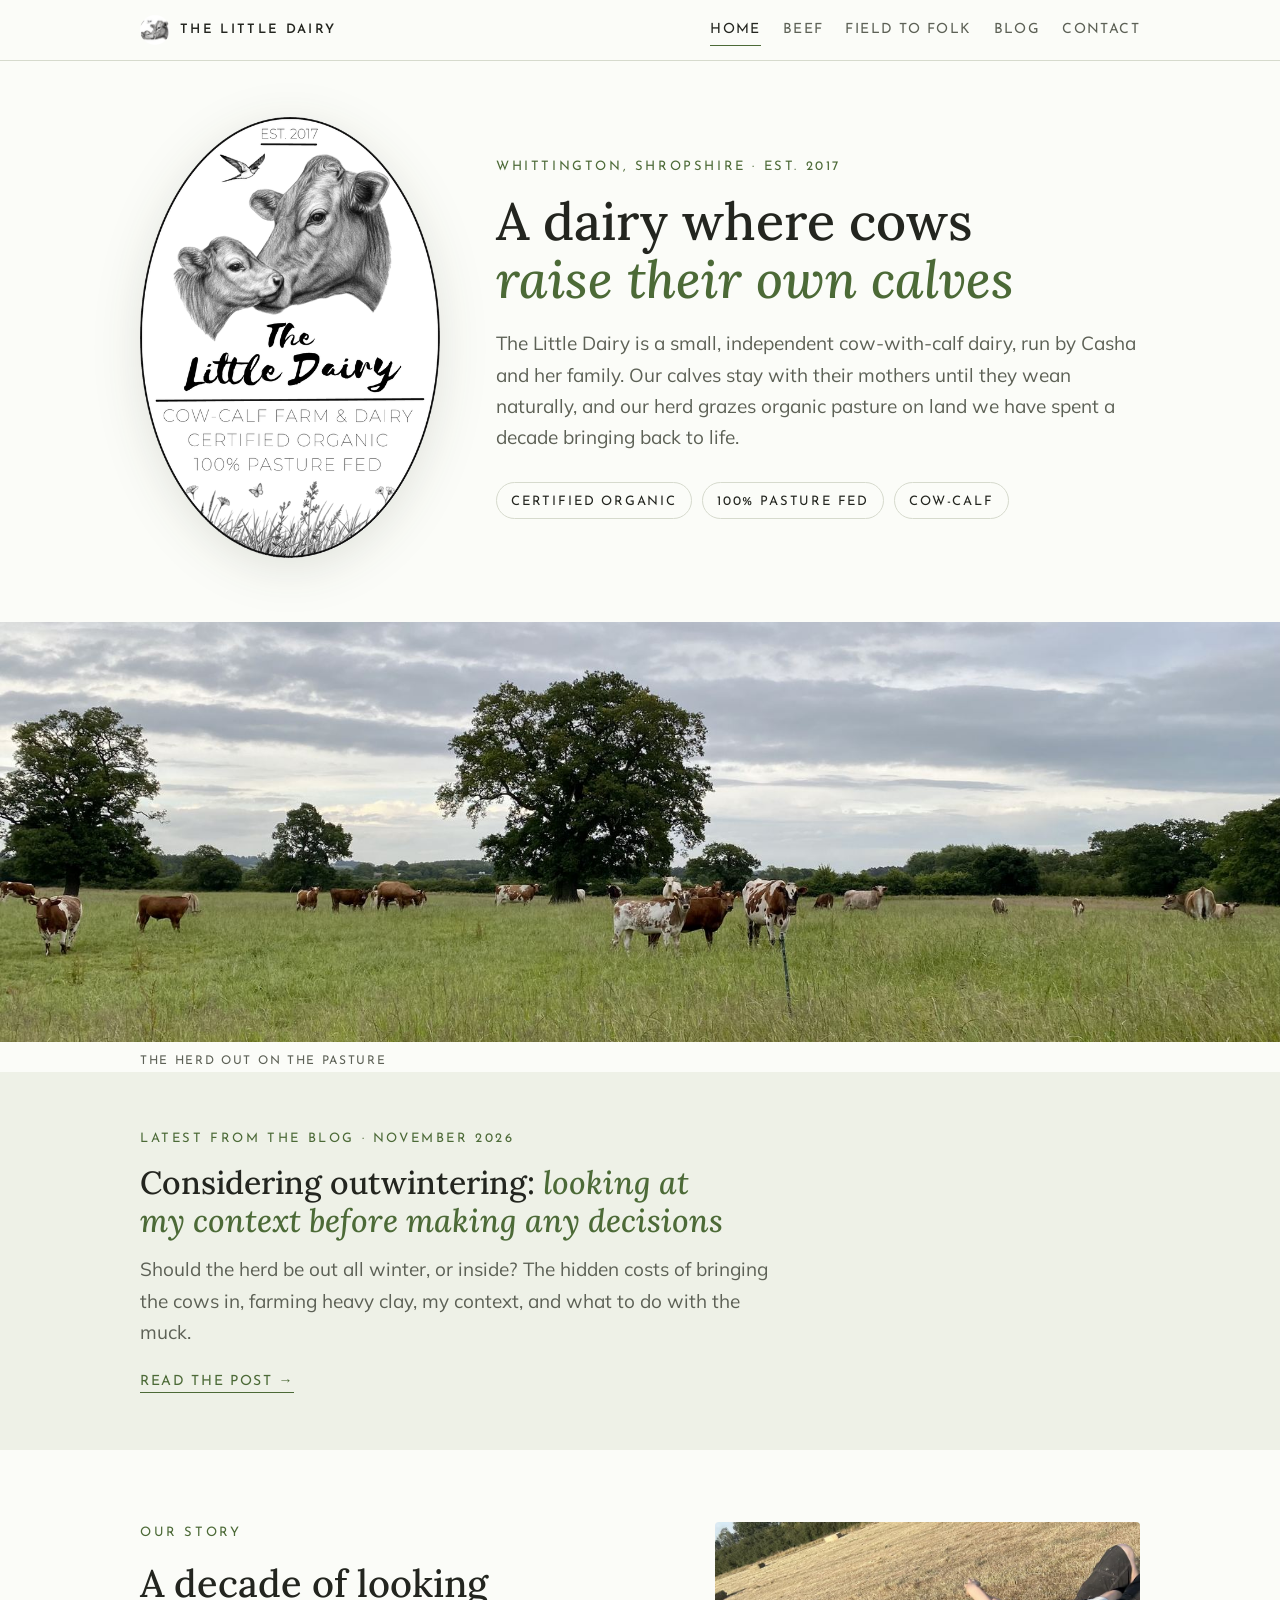
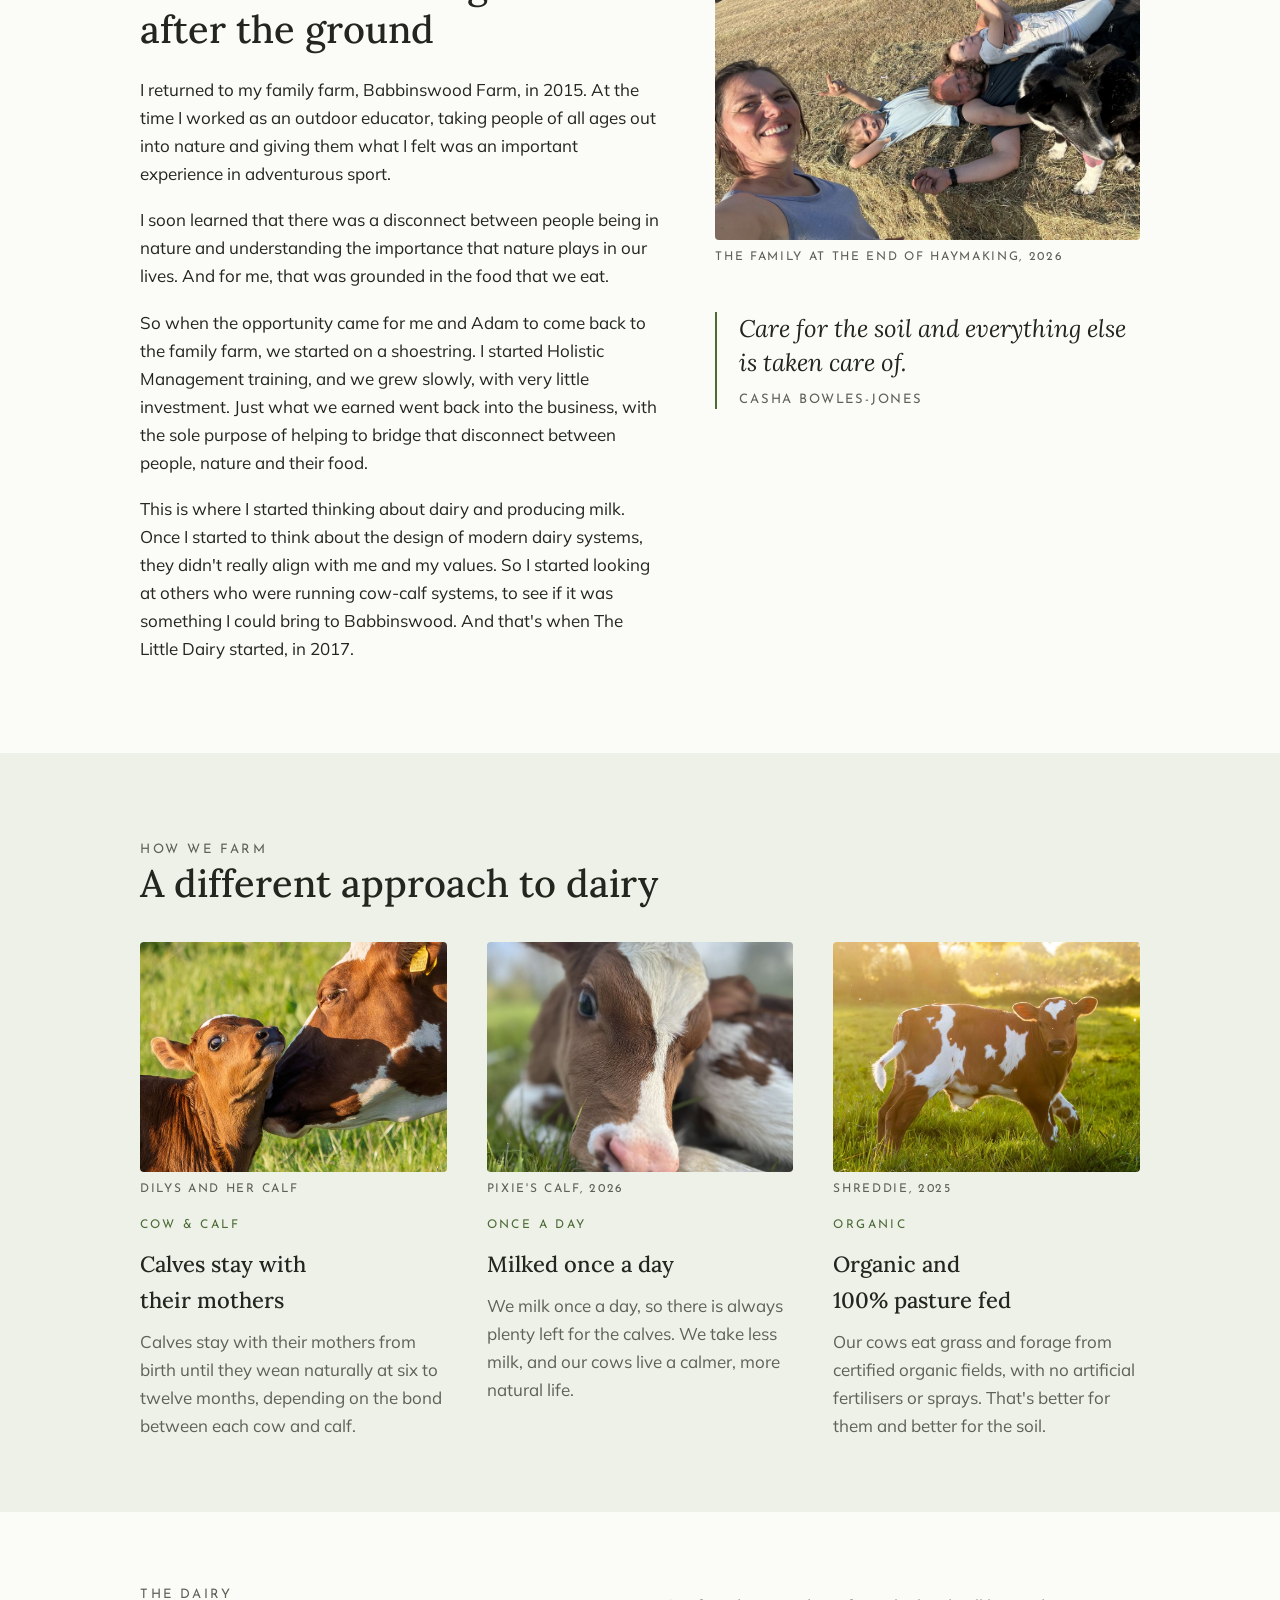
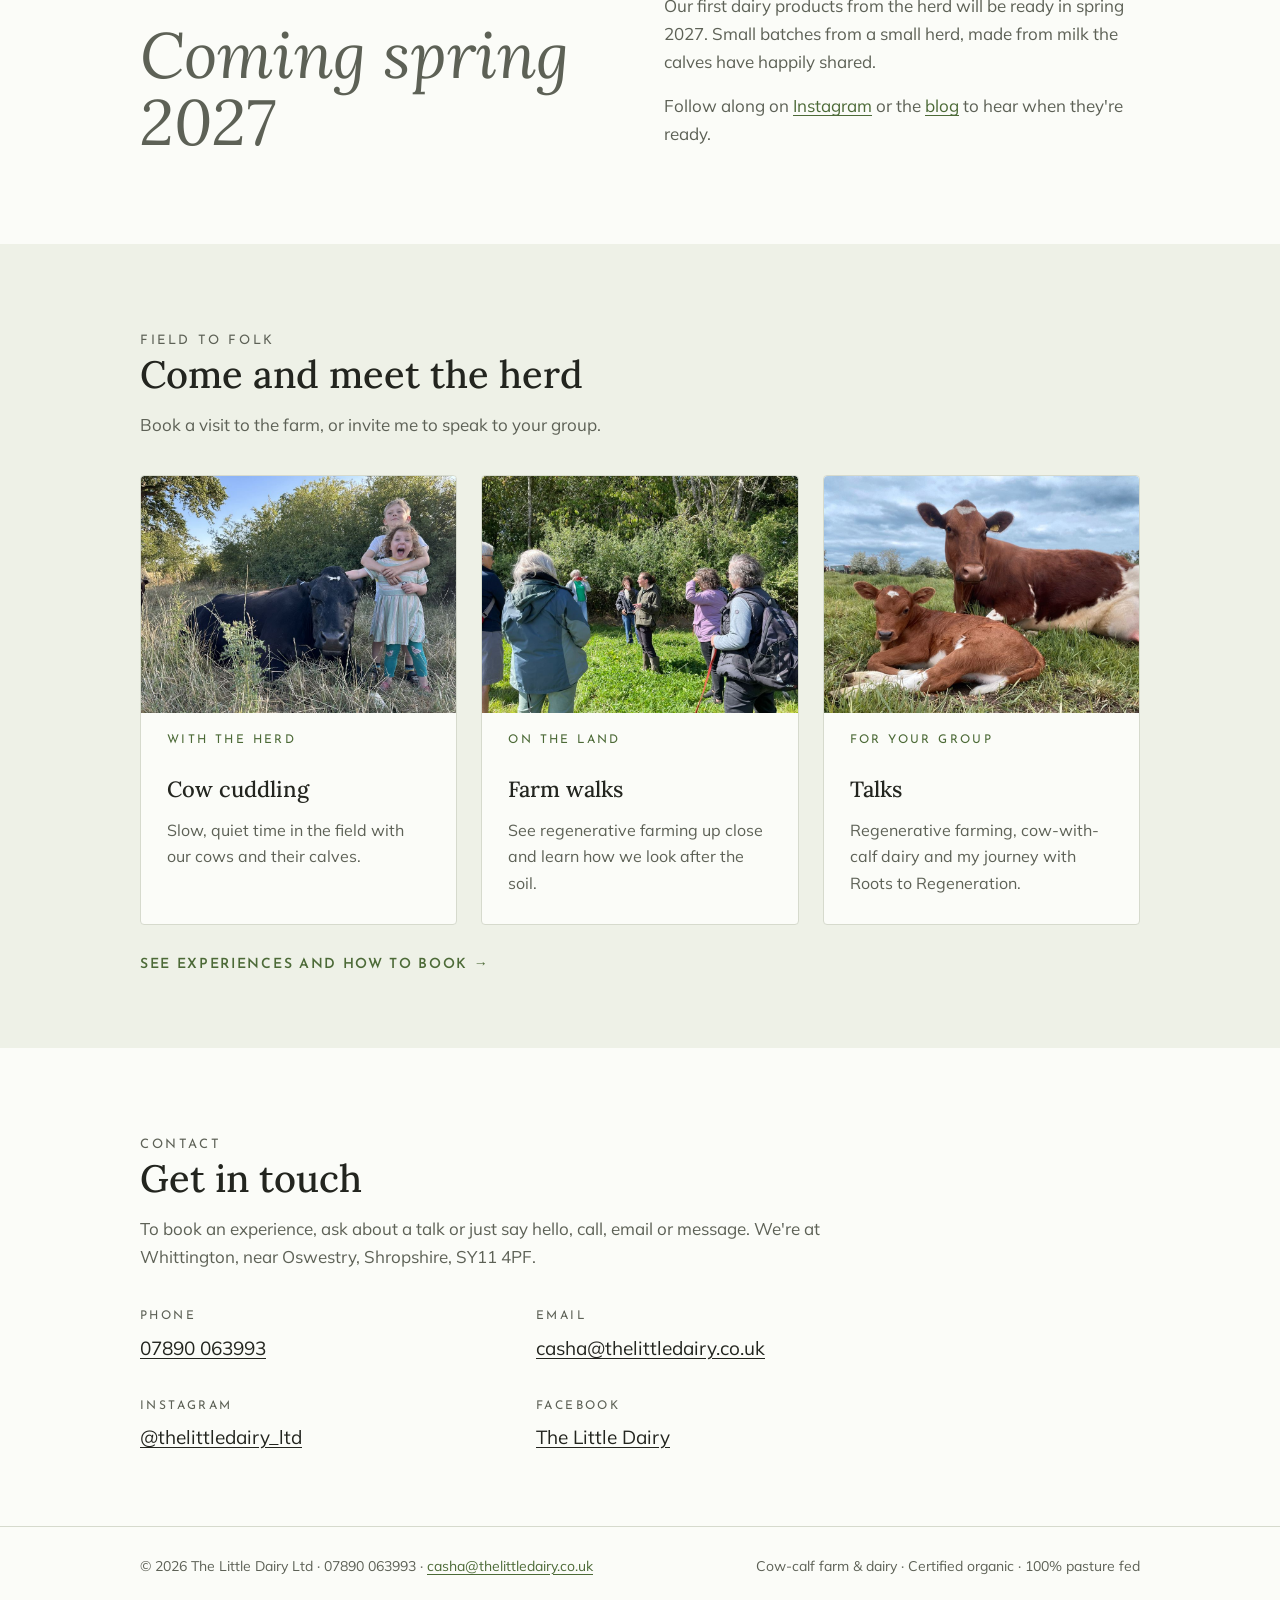
==== commit ec352f54: "Add Beef page and menu link New beef.html: Casha's story of the steer, Small and Large Family Boxes," ====
--- a/index.html
+++ b/index.html
@@ -31,6 +31,7 @@
     <a class="wordmark" href="index.html"><img src="favicon.png" alt="" width="30" height="30">The Little Dairy</a>
     <nav class="nav" aria-label="Main">
       <a href="index.html" aria-current="page">Home</a>
+      <a href="beef.html">Beef</a>
       <a href="field-to-folk.html">Field to Folk</a>
       <a href="blog.html">Blog</a>
       <a href="index.html#contact">Contact</a>
--- a/style.css
+++ b/style.css
@@ -198,3 +198,21 @@
 .post-fig img { display: block; width: 100%; height: auto; border-radius: 4px; }
 .post-fig.portrait img { max-width: 420px; margin-inline: auto; }
 .post-fig figcaption { font-size: 14px; color: var(--soft); margin-top: 10px; }
+/* beef page */
+.boxes { display: grid; grid-template-columns: repeat(2, minmax(0, 1fr)); gap: 24px; max-width: 880px; }
+.boxes ul { margin: 6px 0 0; padding-left: 1.2em; color: var(--soft); display: grid; gap: 6px; }
+.boxes li::marker { color: var(--pasture); }
+.card .box-price { font-family: var(--display); font-size: 34px; color: var(--pasture) !important; line-height: 1.2; }
+.card .box-price span { display: block; font-family: var(--body); font-size: 15px; color: var(--soft); }
+.note { color: var(--soft); font-size: 16px; margin: 24px 0 0; max-width: 38em; }
+.table-wrap { overflow-x: auto; max-width: 720px; }
+.price-table { width: 100%; border-collapse: collapse; font-variant-numeric: tabular-nums; }
+.price-table th, .price-table td { text-align: left; padding: 14px 12px; border-bottom: 1px solid var(--rule); font-weight: 400; }
+.price-table thead th { font-family: var(--label); font-size: 12px; letter-spacing: .16em; text-transform: uppercase; color: var(--soft); }
+.price-table tbody th { font-family: var(--display); font-size: 19px; }
+.price-table tbody th span { display: block; font-family: var(--body); font-size: 14px; color: var(--soft); }
+.price-table .num { text-align: right; white-space: nowrap; }
+@media (max-width: 760px) {
+  .boxes { grid-template-columns: 1fr; }
+  .price-table th, .price-table td { padding: 12px 6px; }
+}
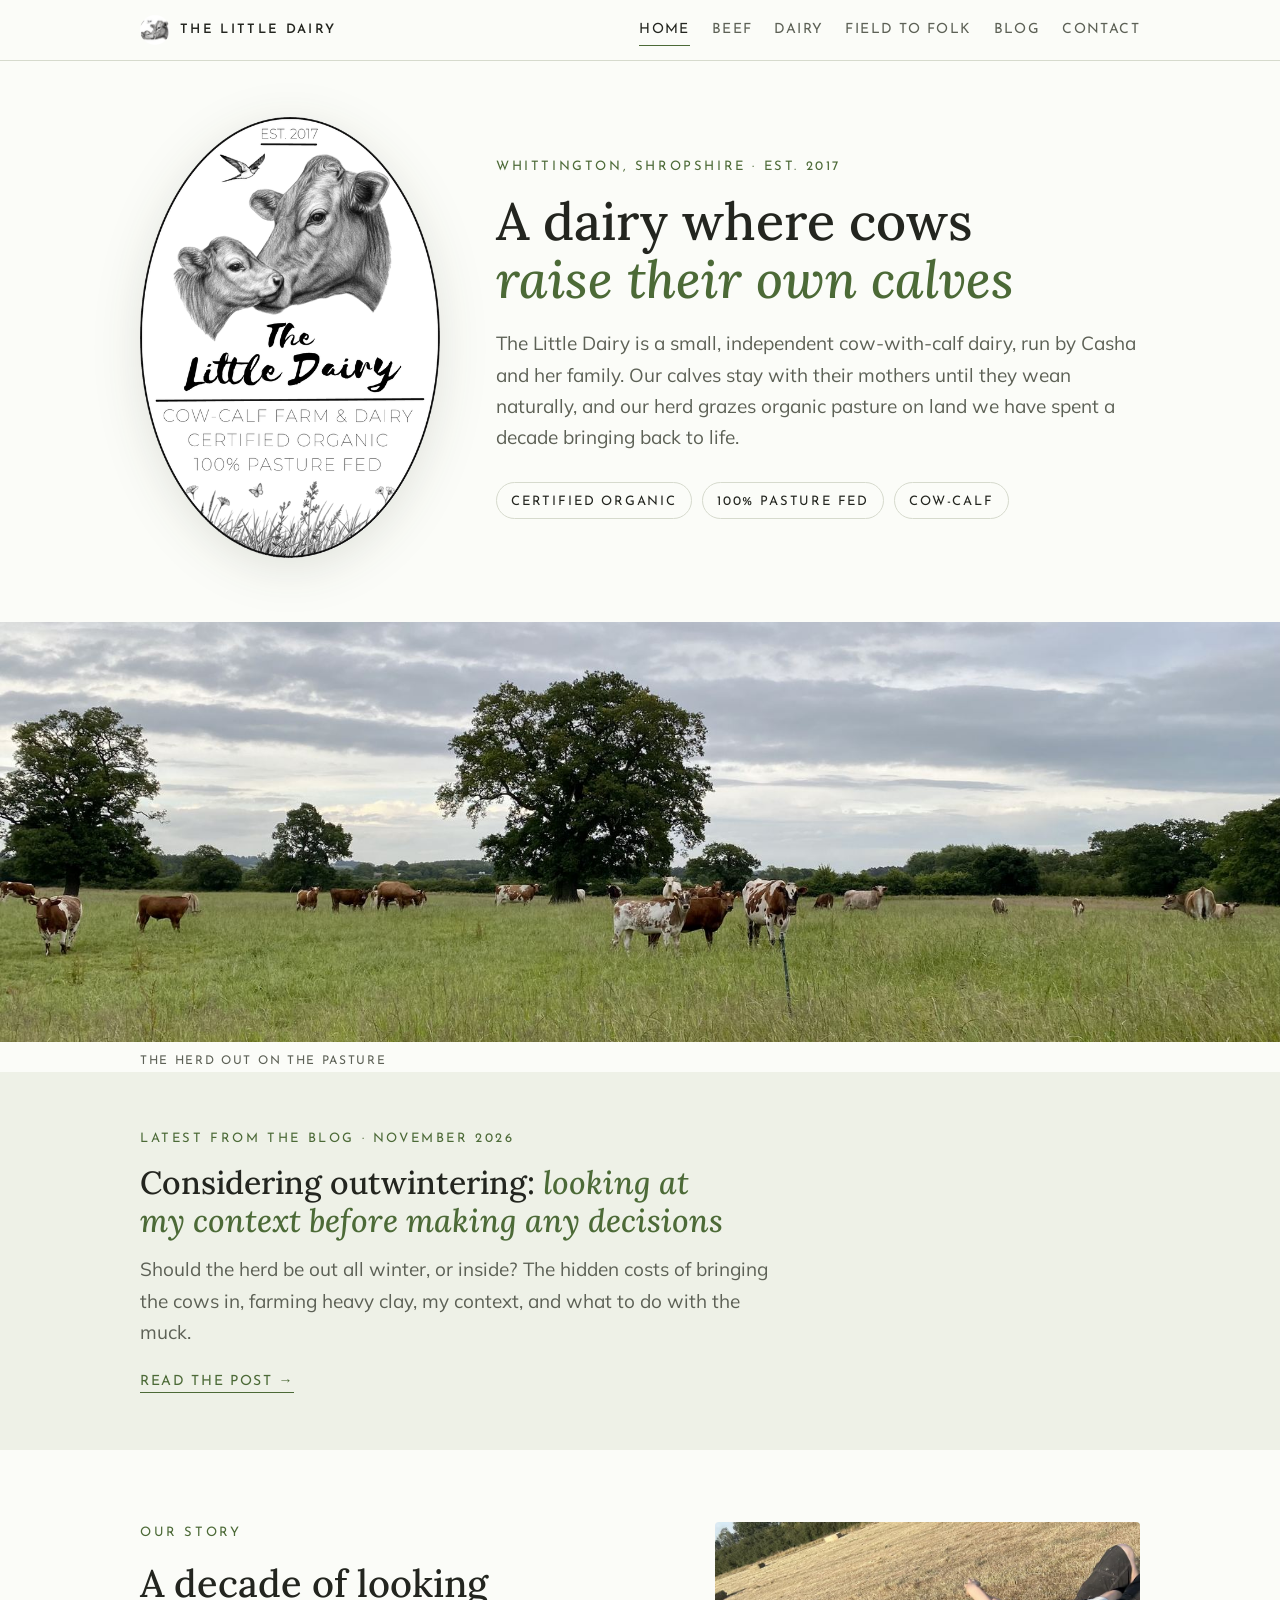
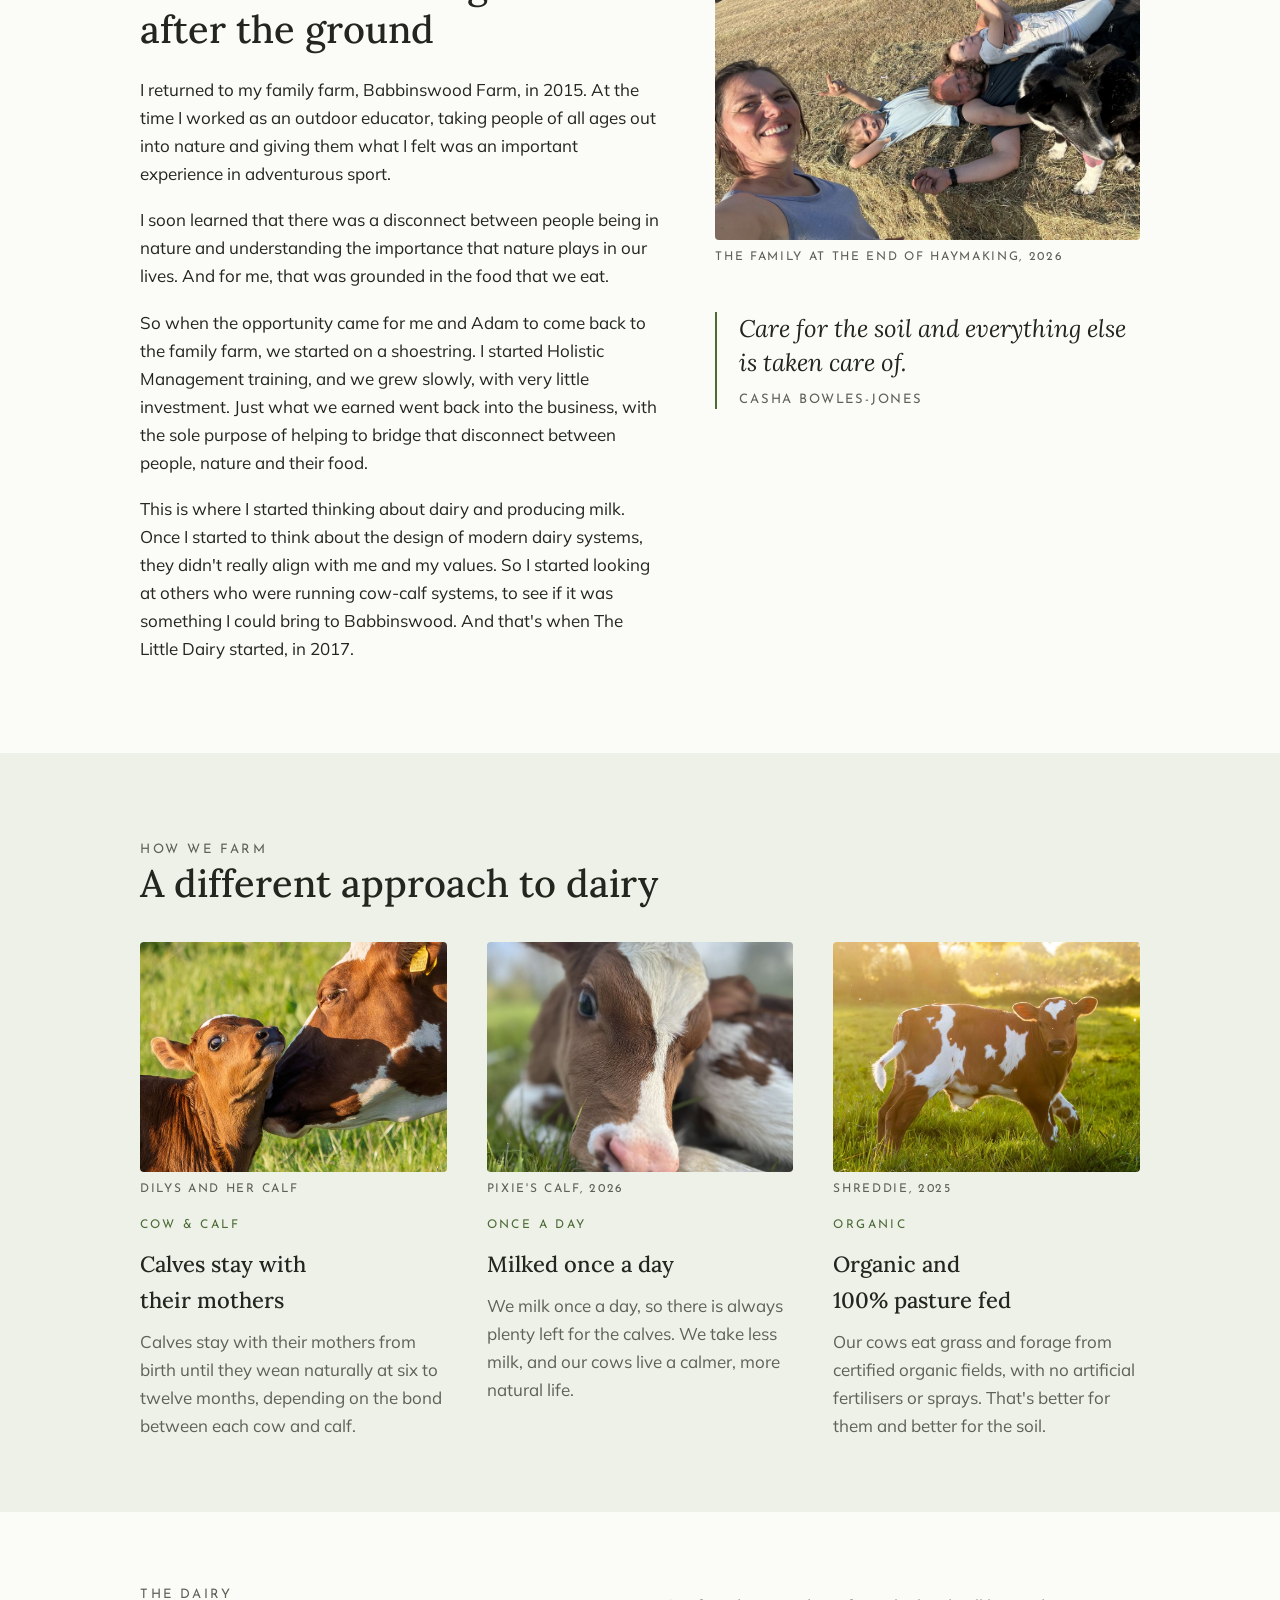
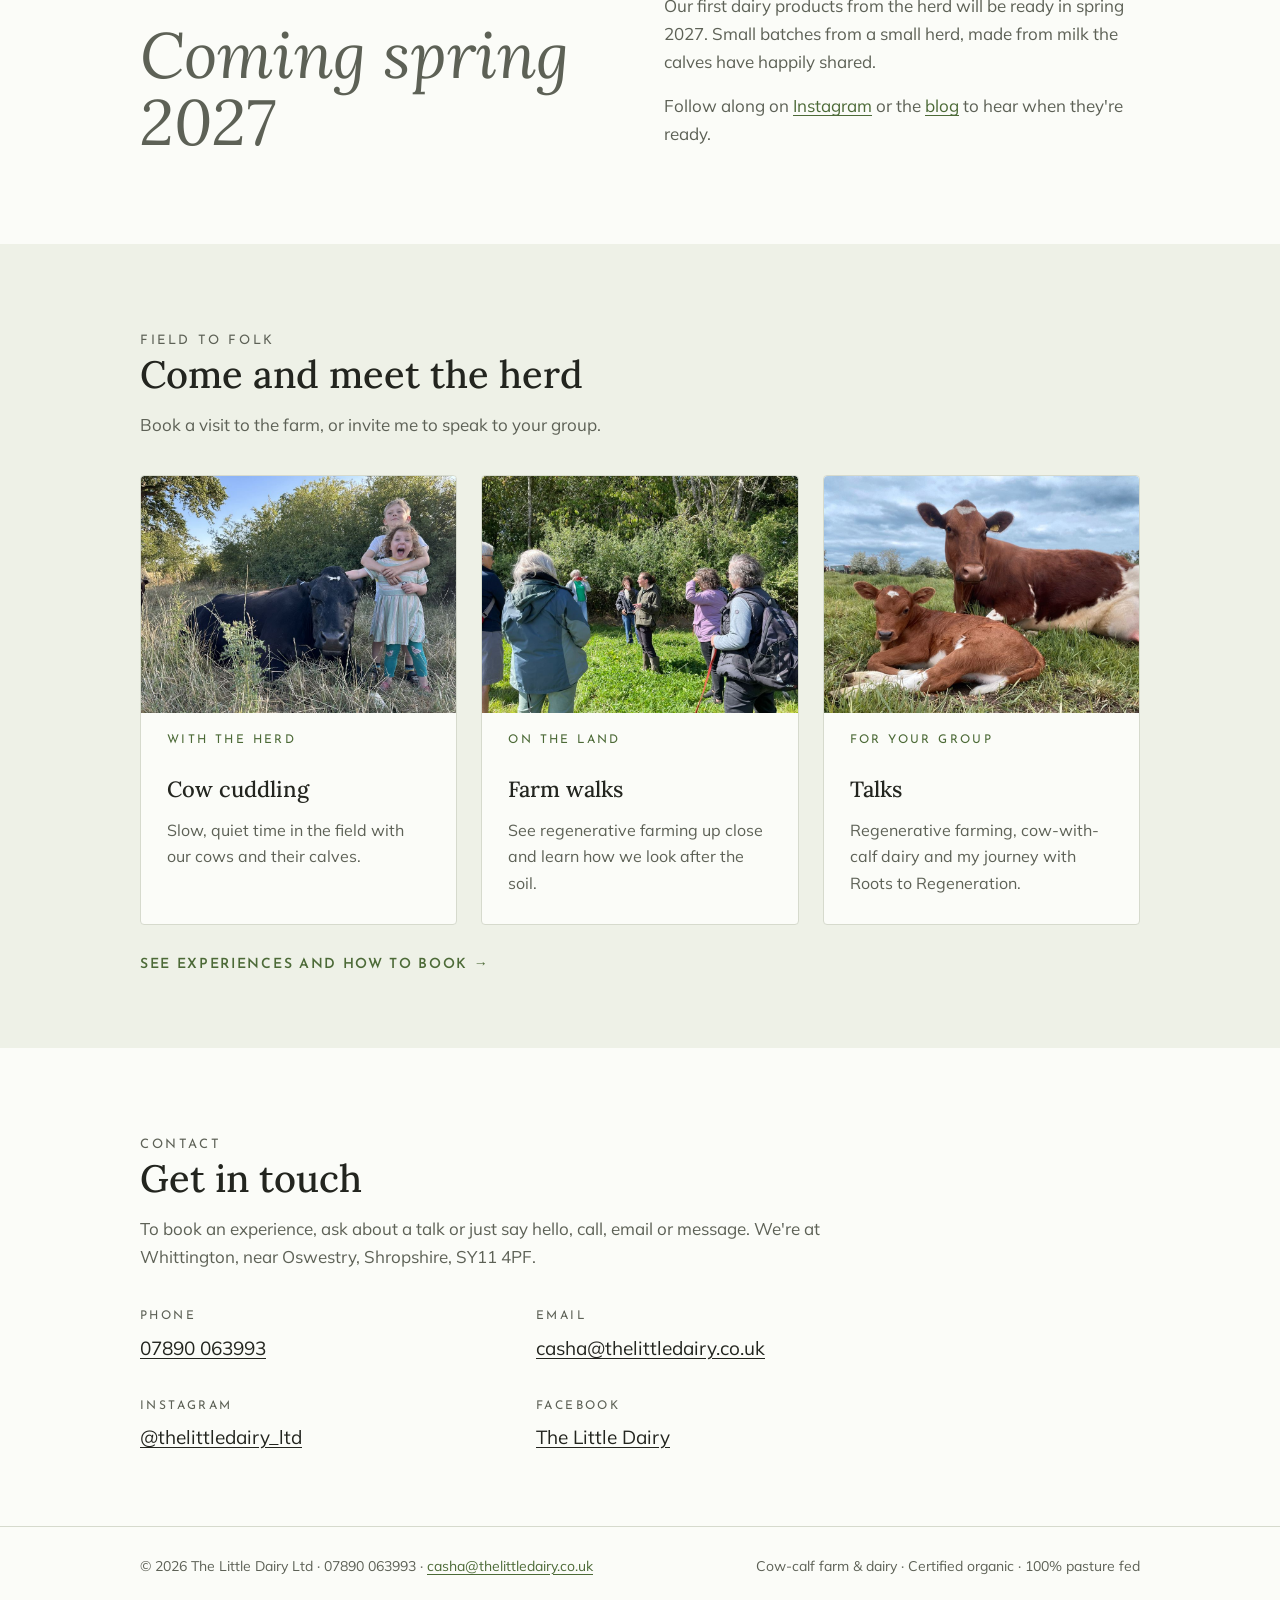
==== commit b3a252b7: "Add Dairy page and menu link New dairy.html for the dairy products coming spring 2027: cow-with-calf" ====
--- a/index.html
+++ b/index.html
@@ -32,6 +32,7 @@
     <nav class="nav" aria-label="Main">
       <a href="index.html" aria-current="page">Home</a>
       <a href="beef.html">Beef</a>
+      <a href="dairy.html">Dairy</a>
       <a href="field-to-folk.html">Field to Folk</a>
       <a href="blog.html">Blog</a>
       <a href="index.html#contact">Contact</a>
--- a/style.css
+++ b/style.css
@@ -216,3 +216,15 @@
   .boxes { grid-template-columns: 1fr; }
   .price-table th, .price-table td { padding: 12px 6px; }
 }
+
+/* dairy comparison table */
+.compare-table td { color: var(--soft); vertical-align: top; }
+.compare-table td:last-child { color: var(--ink, inherit); font-weight: 600; }
+.compare-table thead th:last-child { color: var(--pasture); }
+@media (max-width: 760px) { .compare-table th, .compare-table td { font-size: 15px; } }
+
+/* six menu items: keep them on one line on small phones */
+@media (max-width: 430px) {
+  .nav { gap: 10px 12px; }
+  .nav a { font-size: 11px; letter-spacing: .06em; }
+}
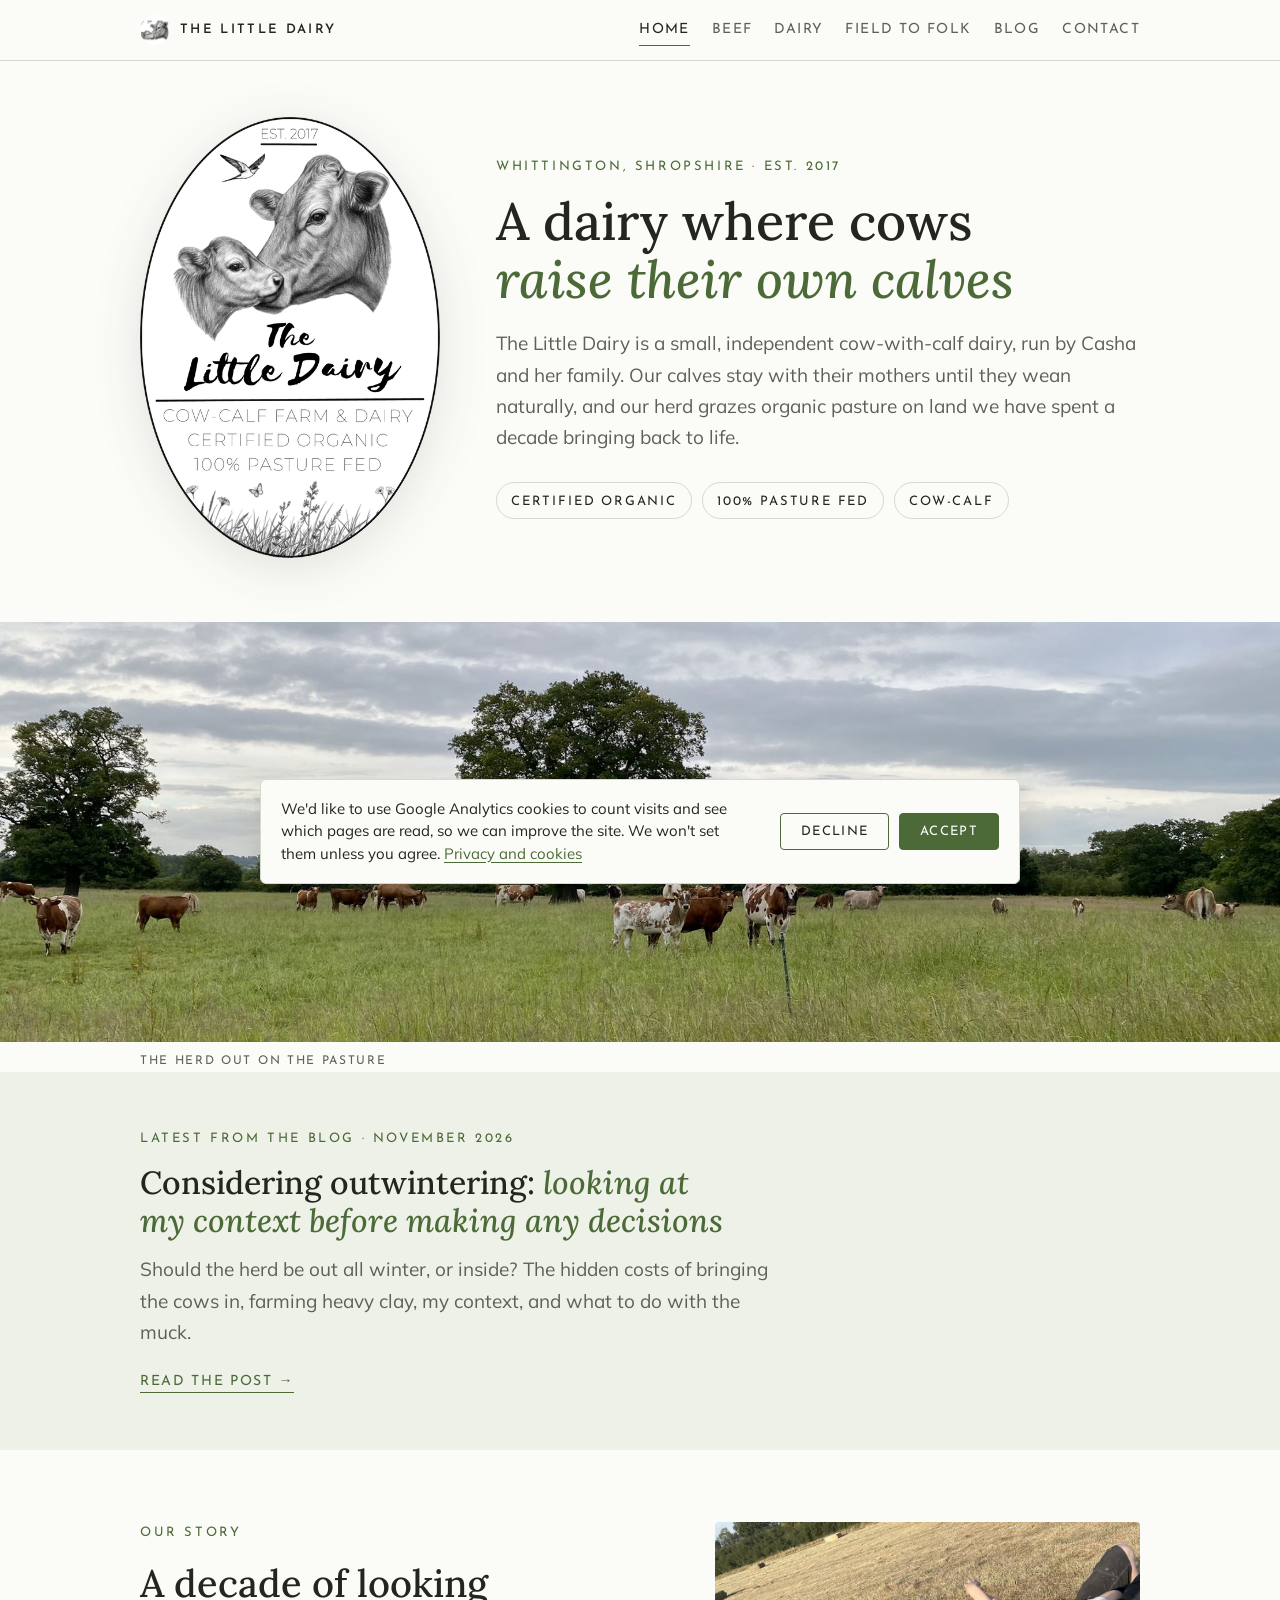
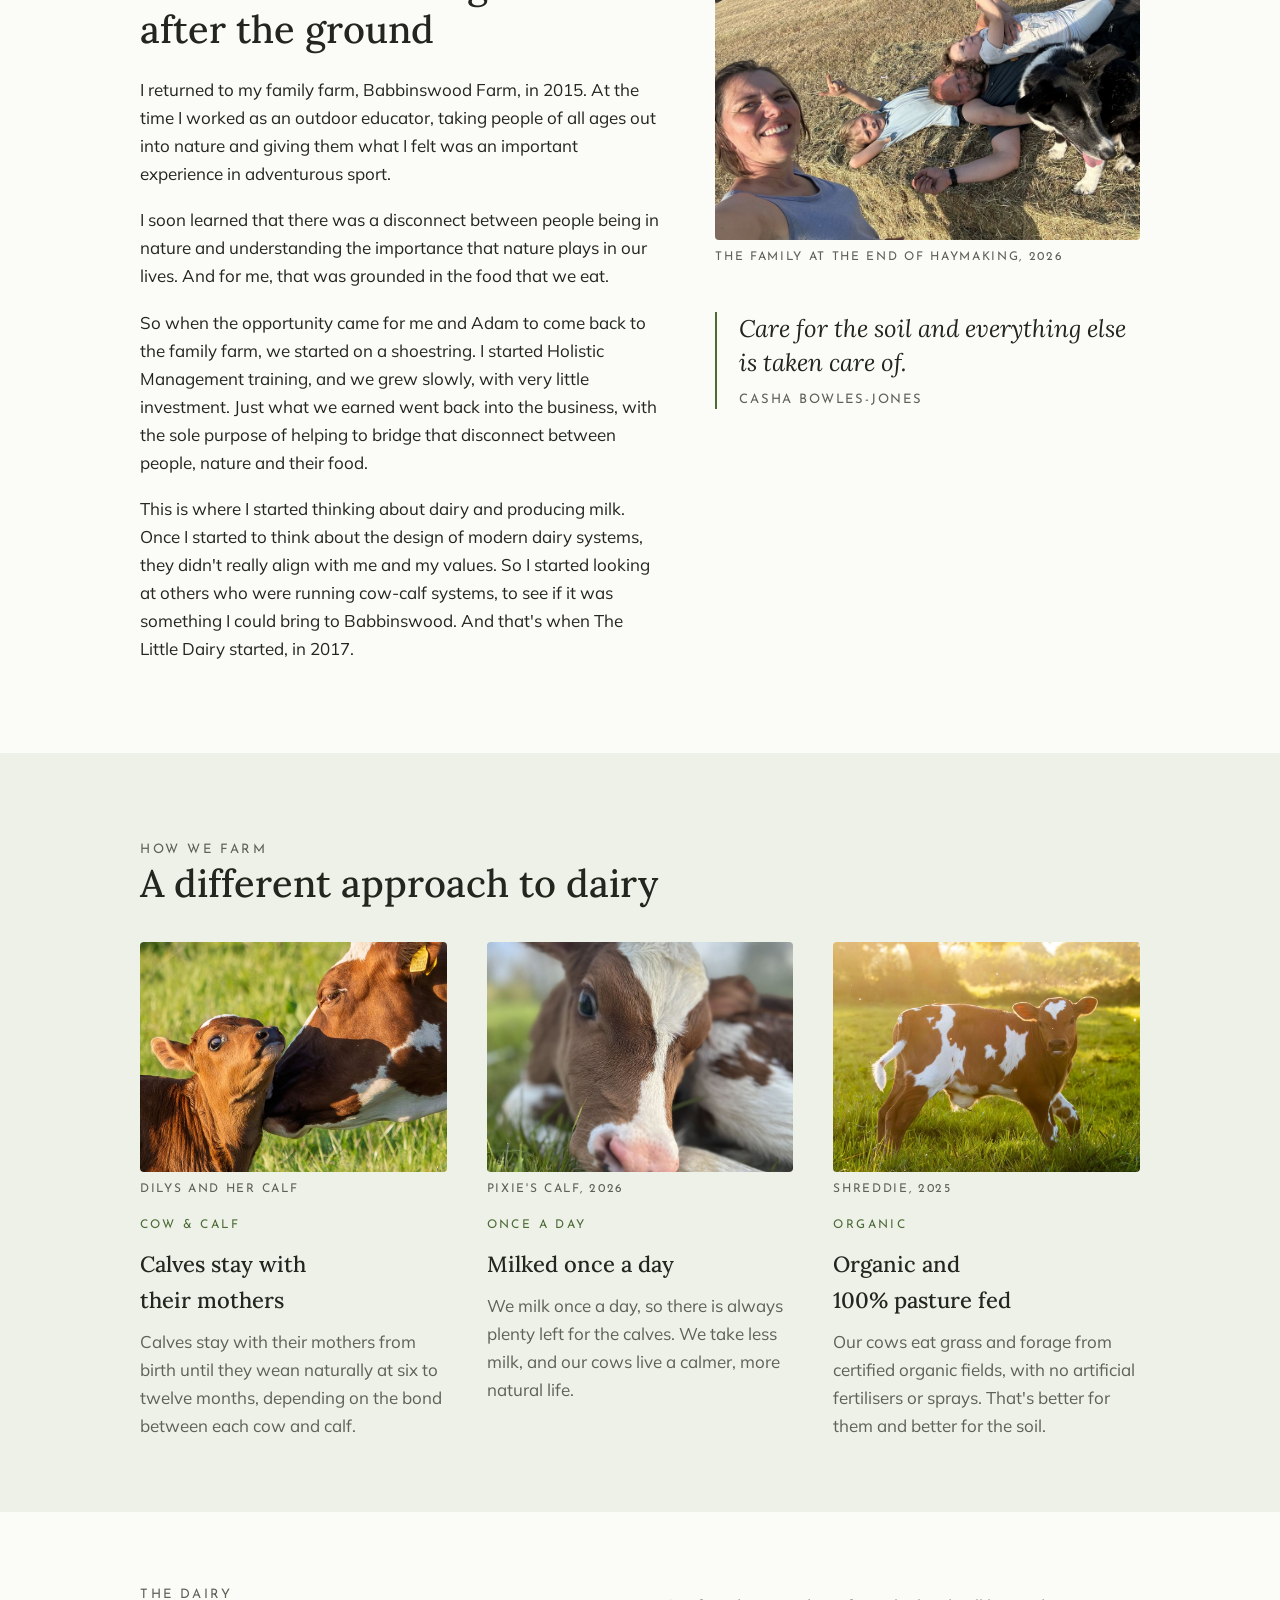
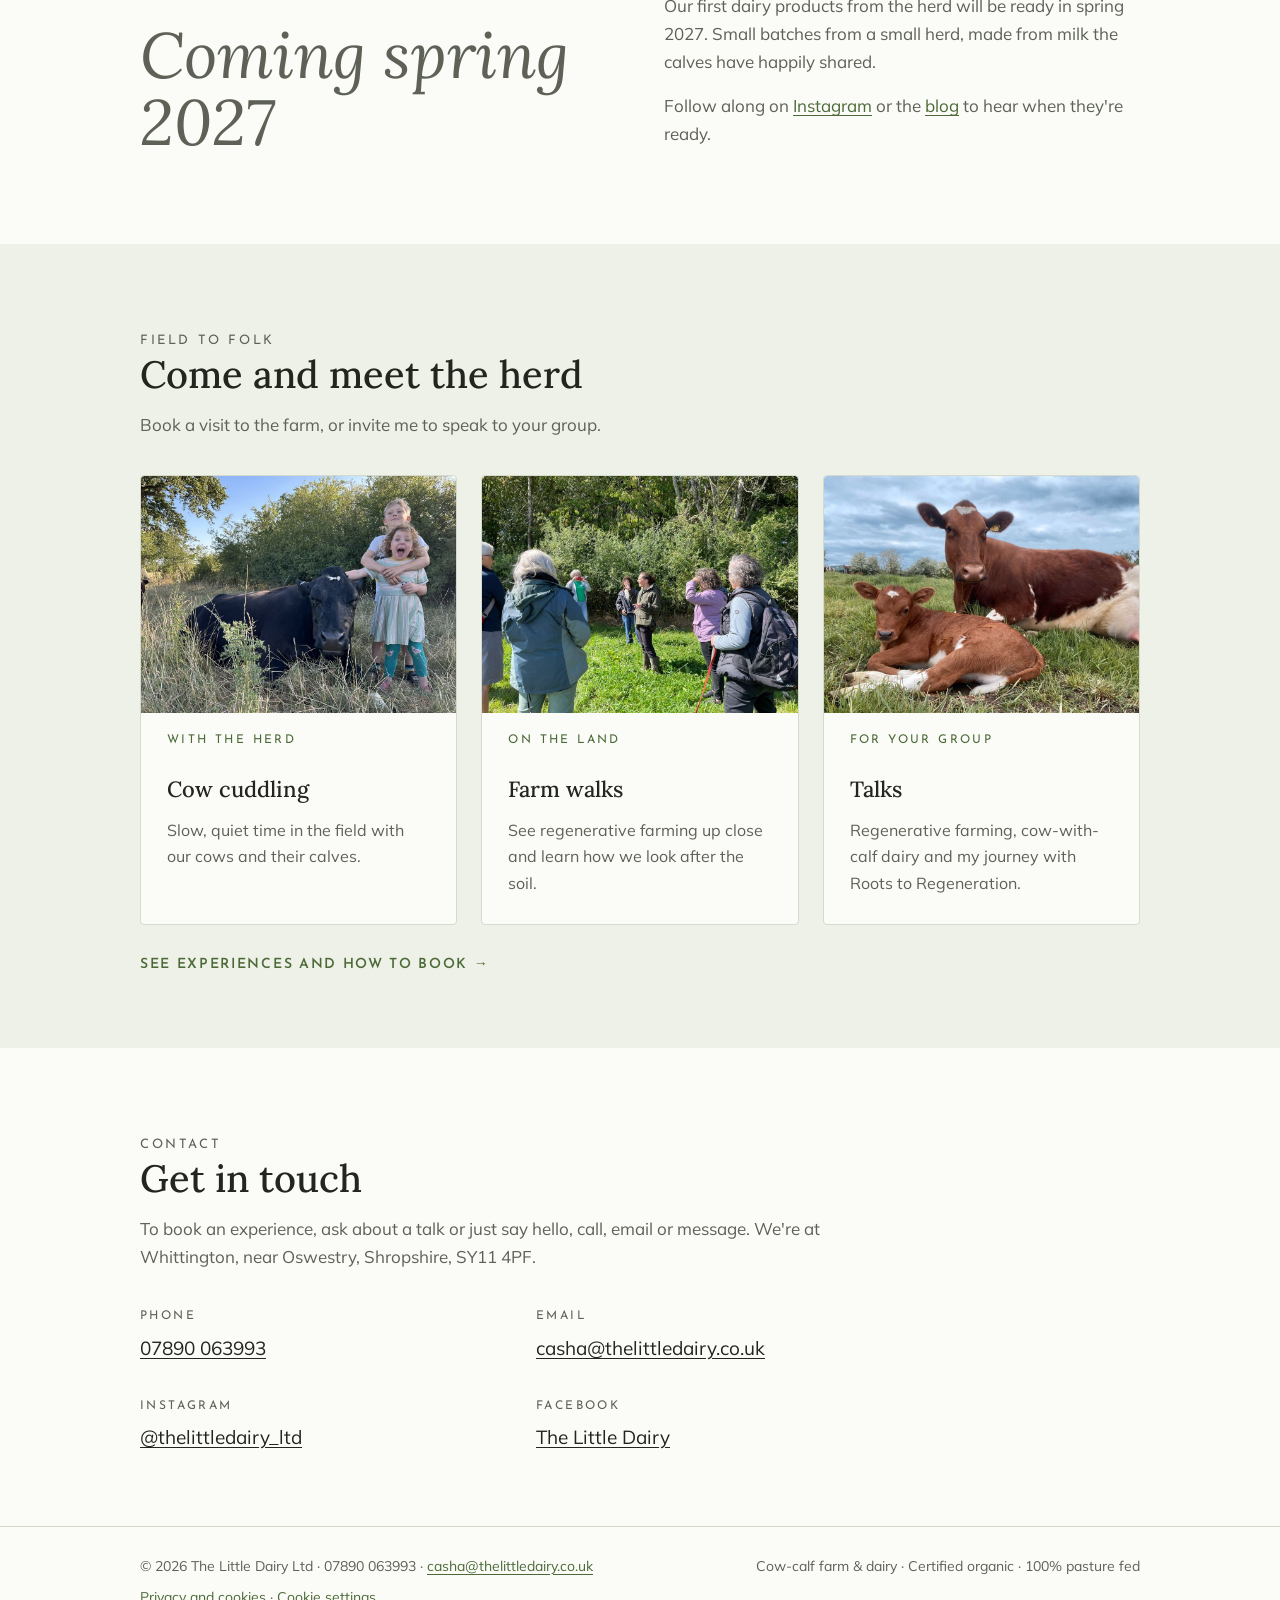
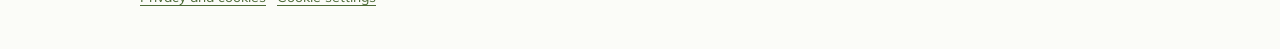
==== commit 4330a139: "Add cookie banner, Google Analytics and privacy page Google Analytics (G-9Y9ELCXMSN) loads only afte" ====
--- a/index.html
+++ b/index.html
@@ -213,8 +213,10 @@
   <div class="inner">
     <span>© 2026 The Little Dairy Ltd · 07890 063993 · <a href="mailto:casha@thelittledairy.co.uk">casha@thelittledairy.co.uk</a></span>
     <span>Cow-calf farm &amp; dairy · Certified organic · 100% pasture fed</span>
+    <span><a href="privacy.html">Privacy and cookies</a> · <a href="#" data-cookie-settings>Cookie settings</a></span>
   </div>
 </footer>
 
+<script src="consent.js" defer></script>
 </body>
 </html>
--- a/style.css
+++ b/style.css
@@ -228,3 +228,13 @@
   .nav { gap: 10px 12px; }
   .nav a { font-size: 11px; letter-spacing: .06em; }
 }
+
+/* cookie banner */
+#cookie-banner { position: fixed; left: 16px; right: 16px; bottom: 16px; z-index: 50; max-width: 760px; margin: 0 auto; background: var(--paper); color: var(--ink); border: 1px solid var(--rule); border-radius: 6px; box-shadow: 0 8px 30px rgba(0,0,0,.14); padding: 18px 20px; display: flex; gap: 16px 24px; align-items: center; flex-wrap: wrap; font-size: 15px; }
+#cookie-banner p { margin: 0; flex: 1 1 320px; line-height: 1.5; }
+#cookie-banner .cookie-buttons { display: flex; gap: 10px; }
+#cookie-banner button { font-family: var(--label); font-size: 13px; letter-spacing: .1em; text-transform: uppercase; padding: 11px 20px; border-radius: 4px; border: 1px solid var(--pasture); background: transparent; color: var(--ink); cursor: pointer; }
+#cookie-banner button[data-choice="accepted"] { background: var(--pasture); color: #fff; }
+#cookie-banner button:focus-visible { outline: 2px solid var(--pasture); outline-offset: 2px; }
+.cookie-table td, .cookie-table th { font-size: 15px; vertical-align: top; }
+.privacy h2 { font-size: 26px; margin: 40px 0 14px; }
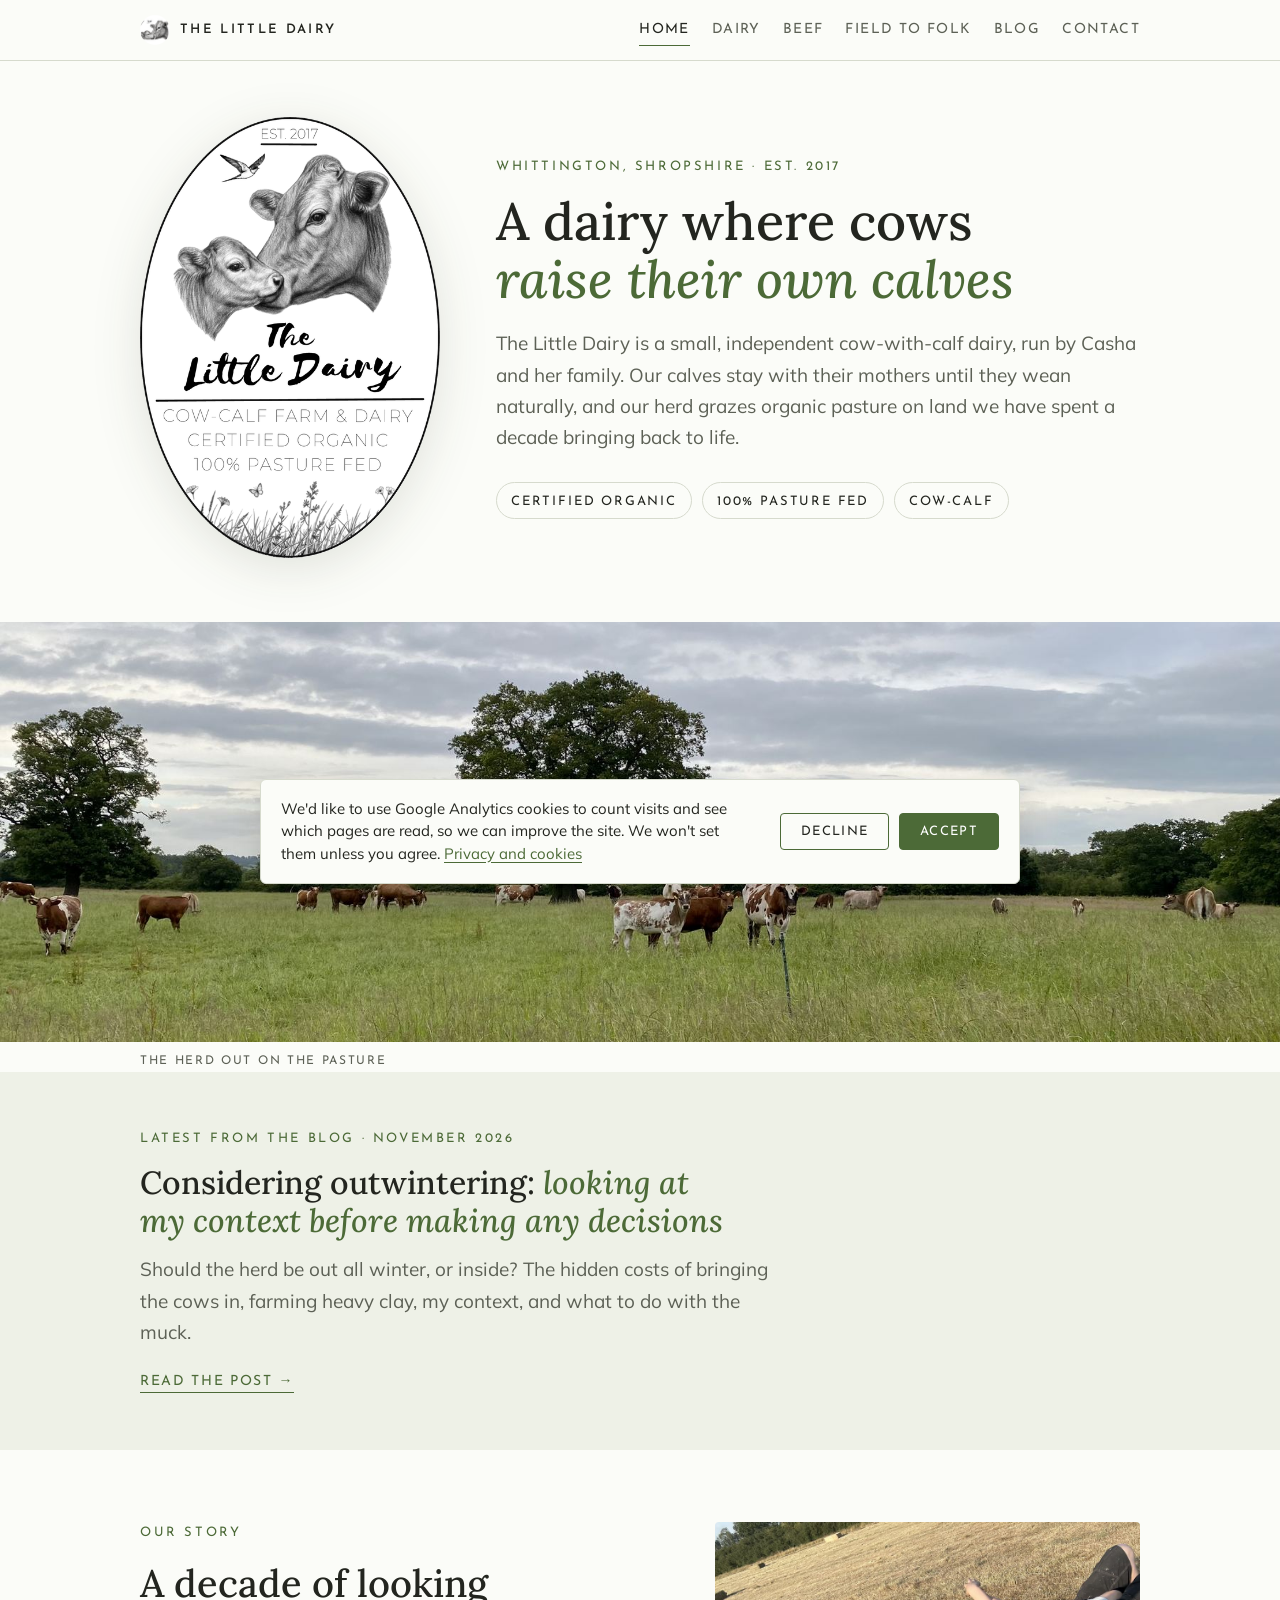
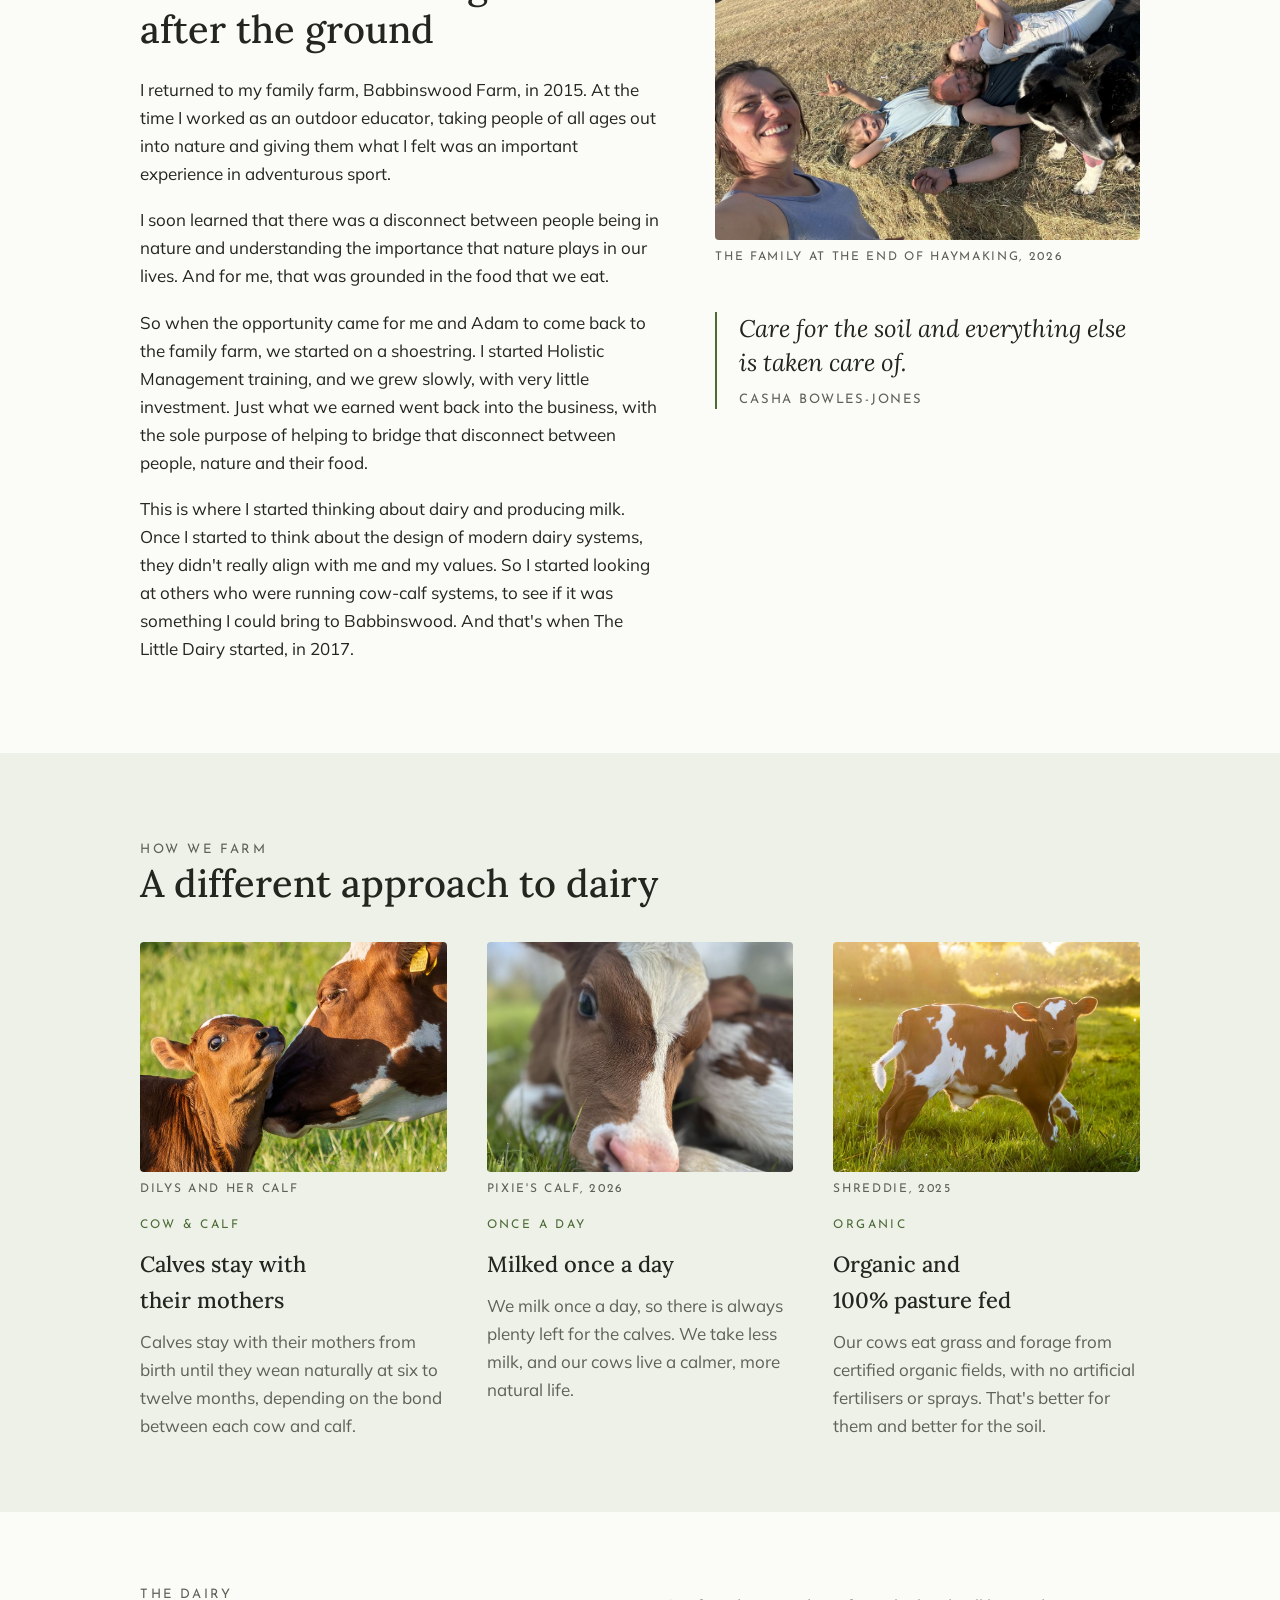
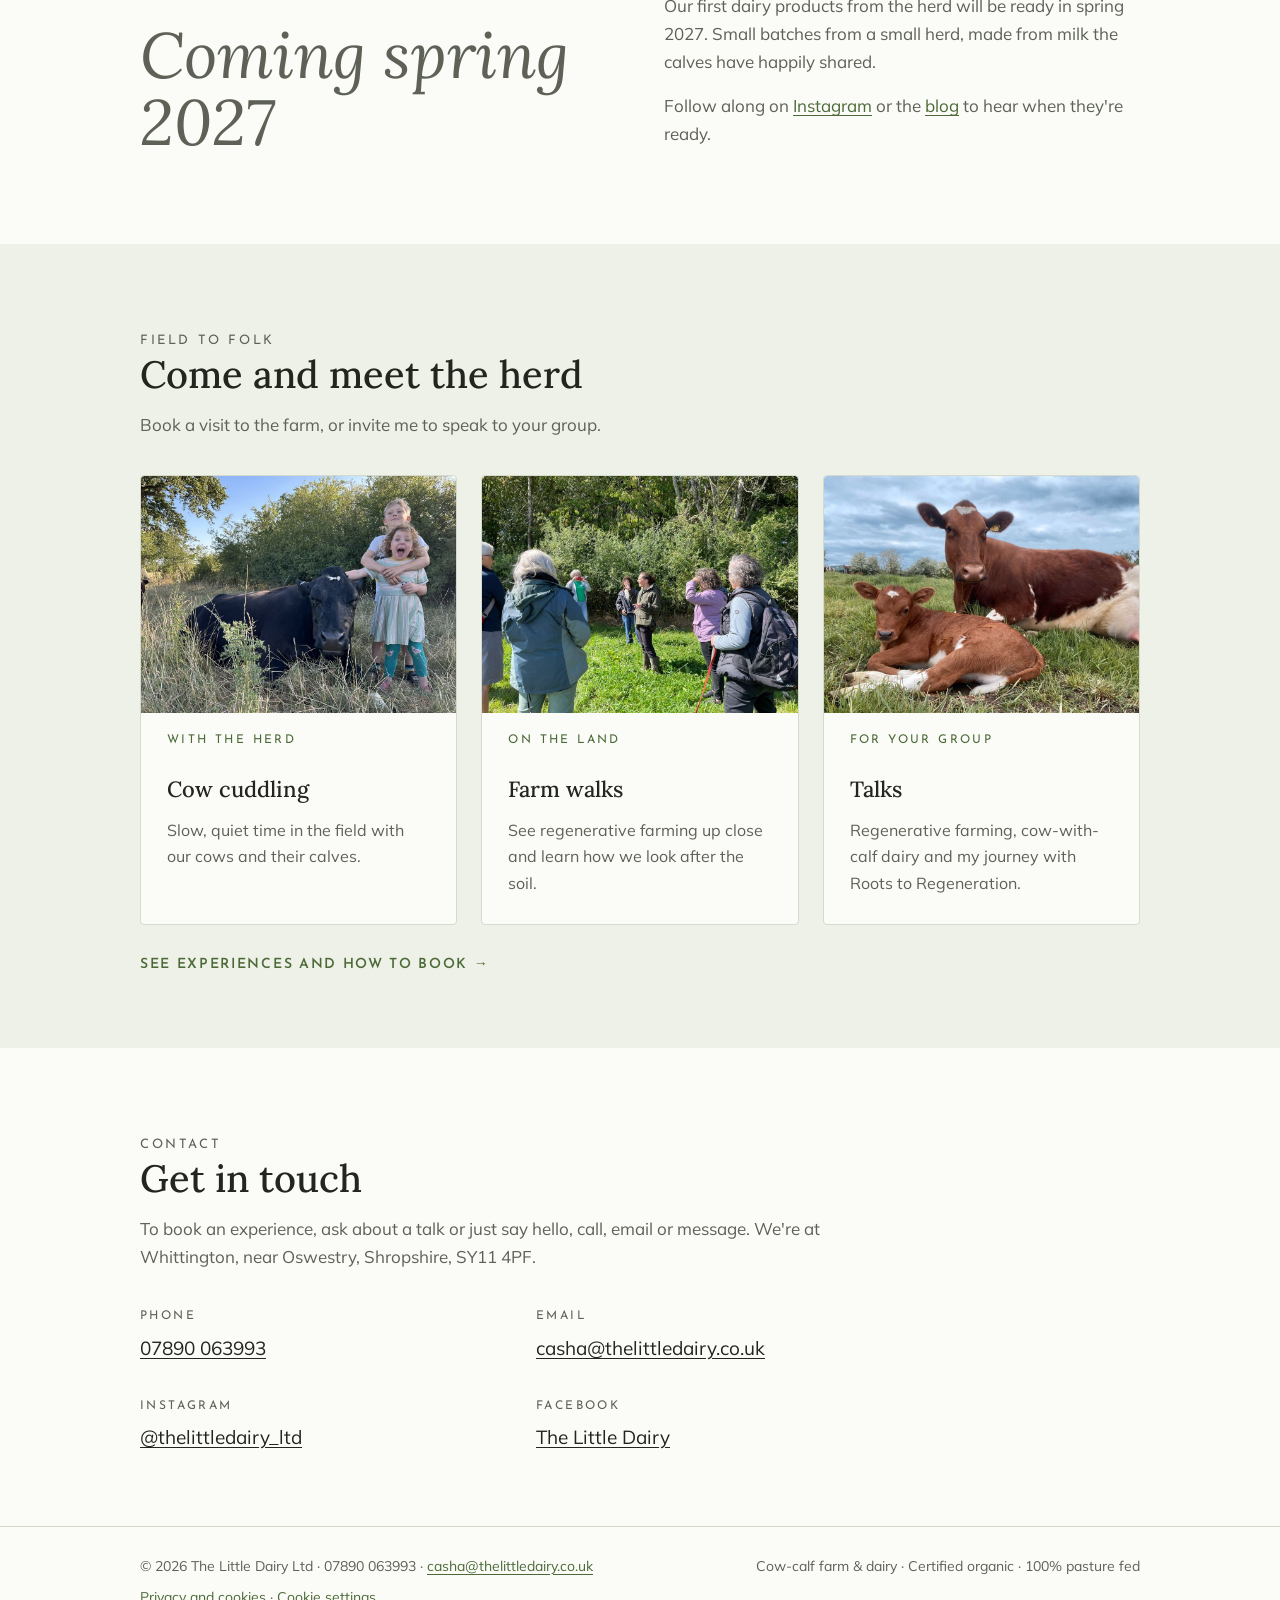
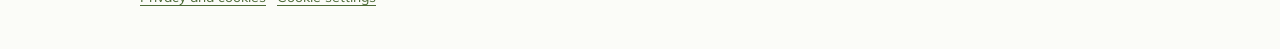
==== commit 4feecfb2: "Menu: put Dairy before Beef Co-Authored-By: Claude Opus 5.5 <noreply@anthropic.com> Claude-Session: " ====
--- a/index.html
+++ b/index.html
@@ -31,8 +31,8 @@
     <a class="wordmark" href="index.html"><img src="favicon.png" alt="" width="30" height="30">The Little Dairy</a>
     <nav class="nav" aria-label="Main">
       <a href="index.html" aria-current="page">Home</a>
+      <a href="dairy.html">Dairy</a>
       <a href="beef.html">Beef</a>
-      <a href="dairy.html">Dairy</a>
       <a href="field-to-folk.html">Field to Folk</a>
       <a href="blog.html">Blog</a>
       <a href="index.html#contact">Contact</a>
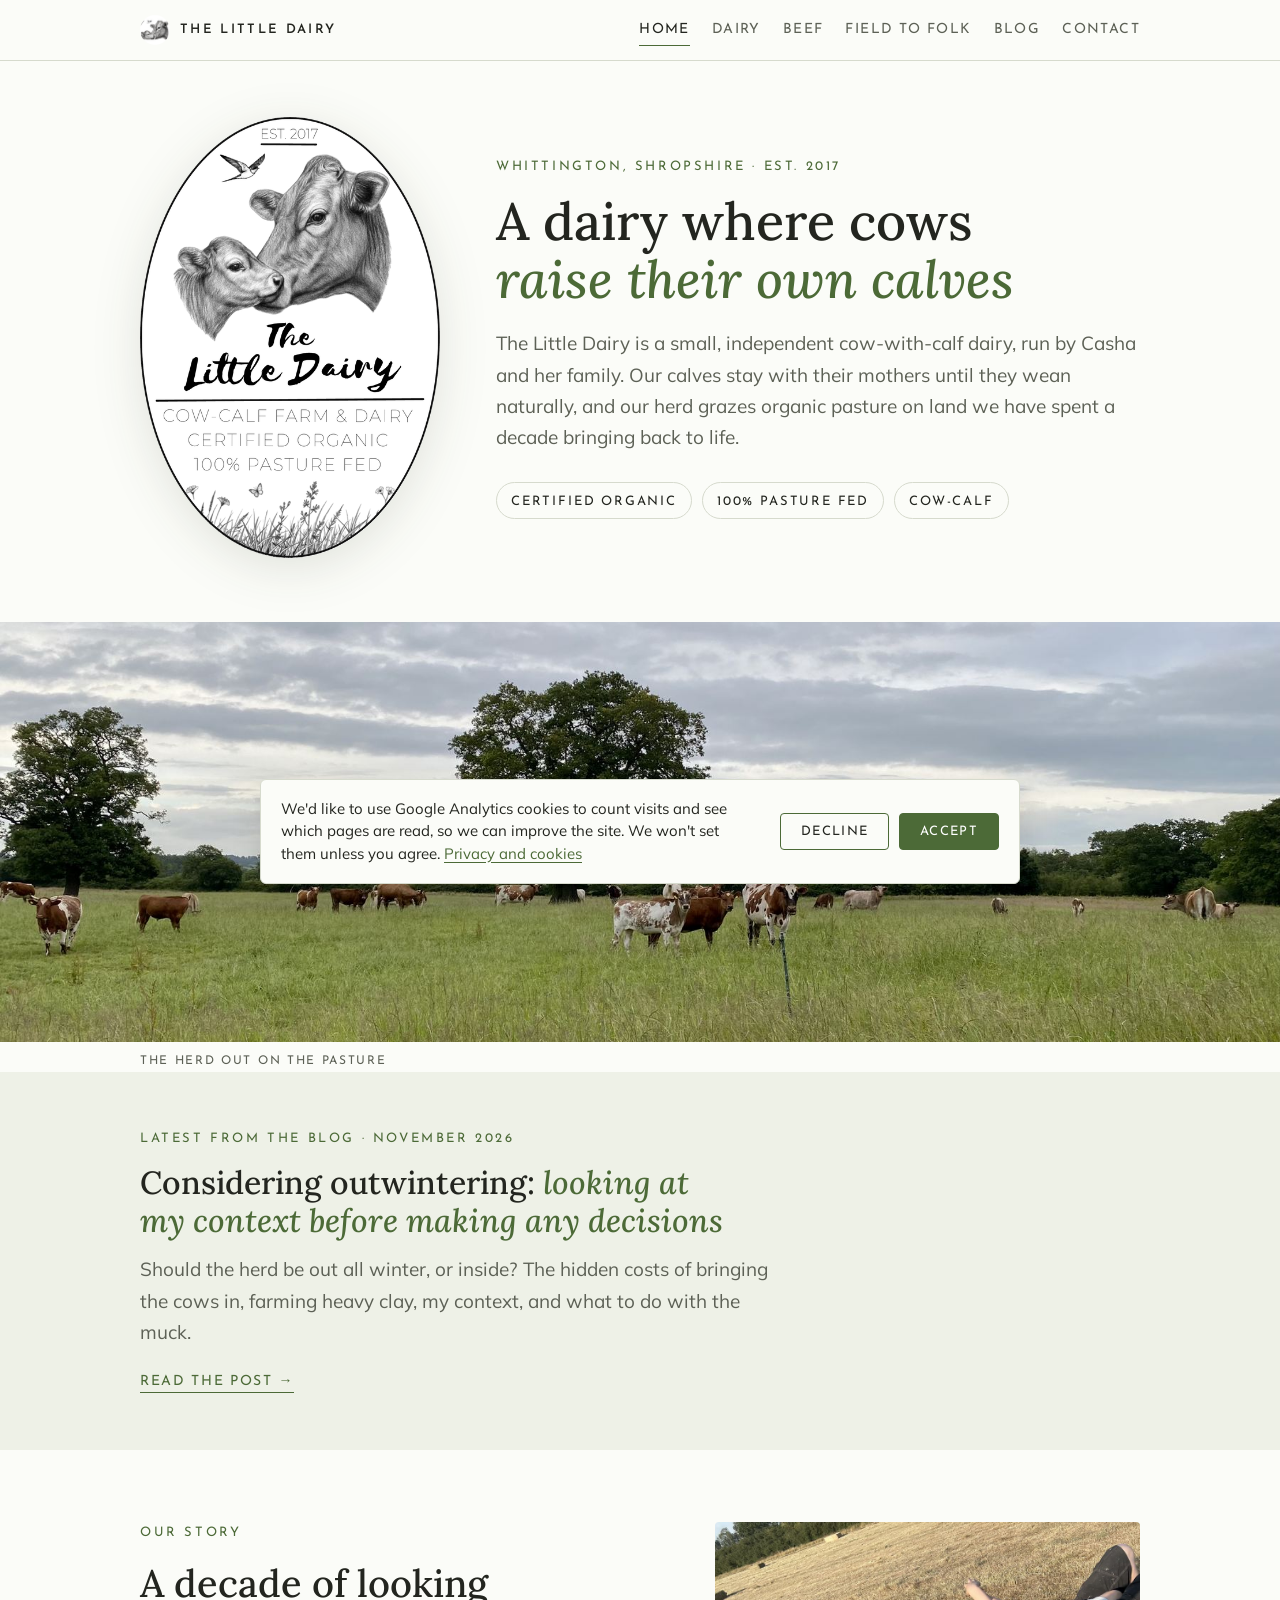
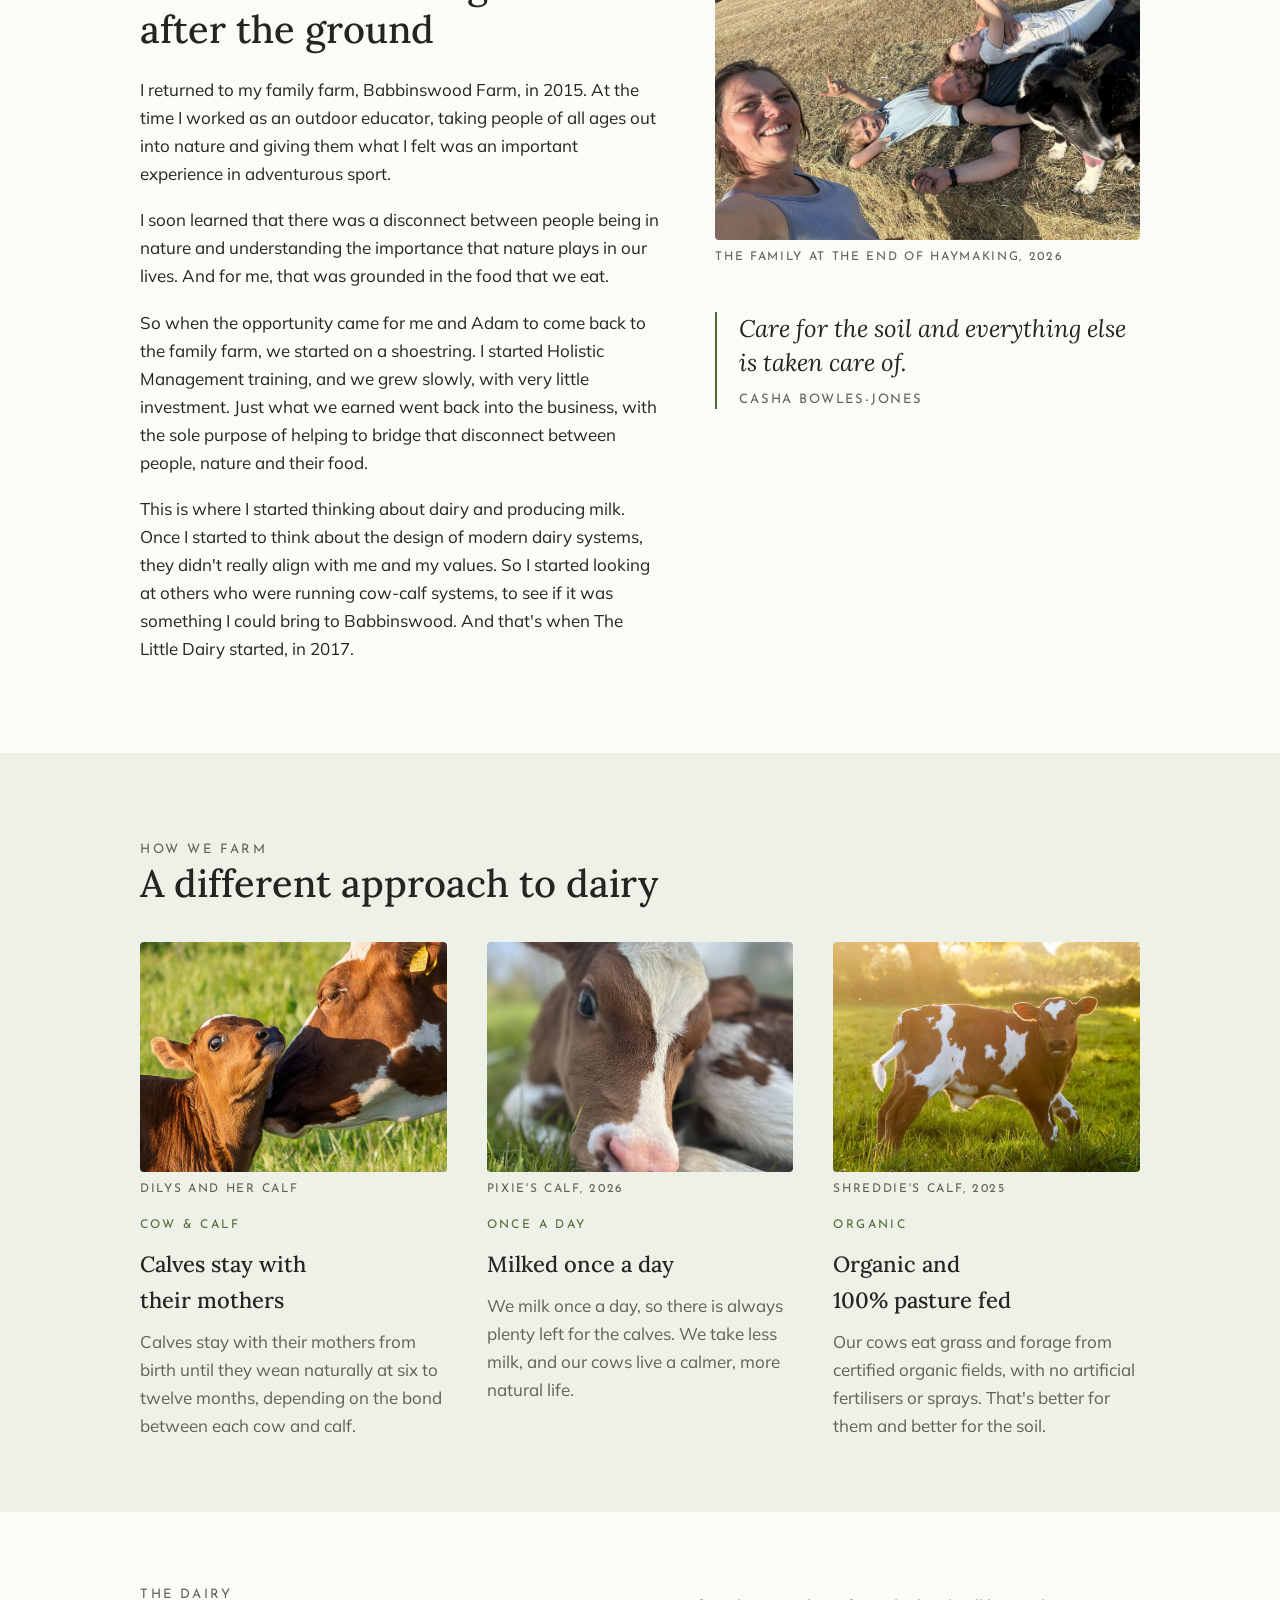
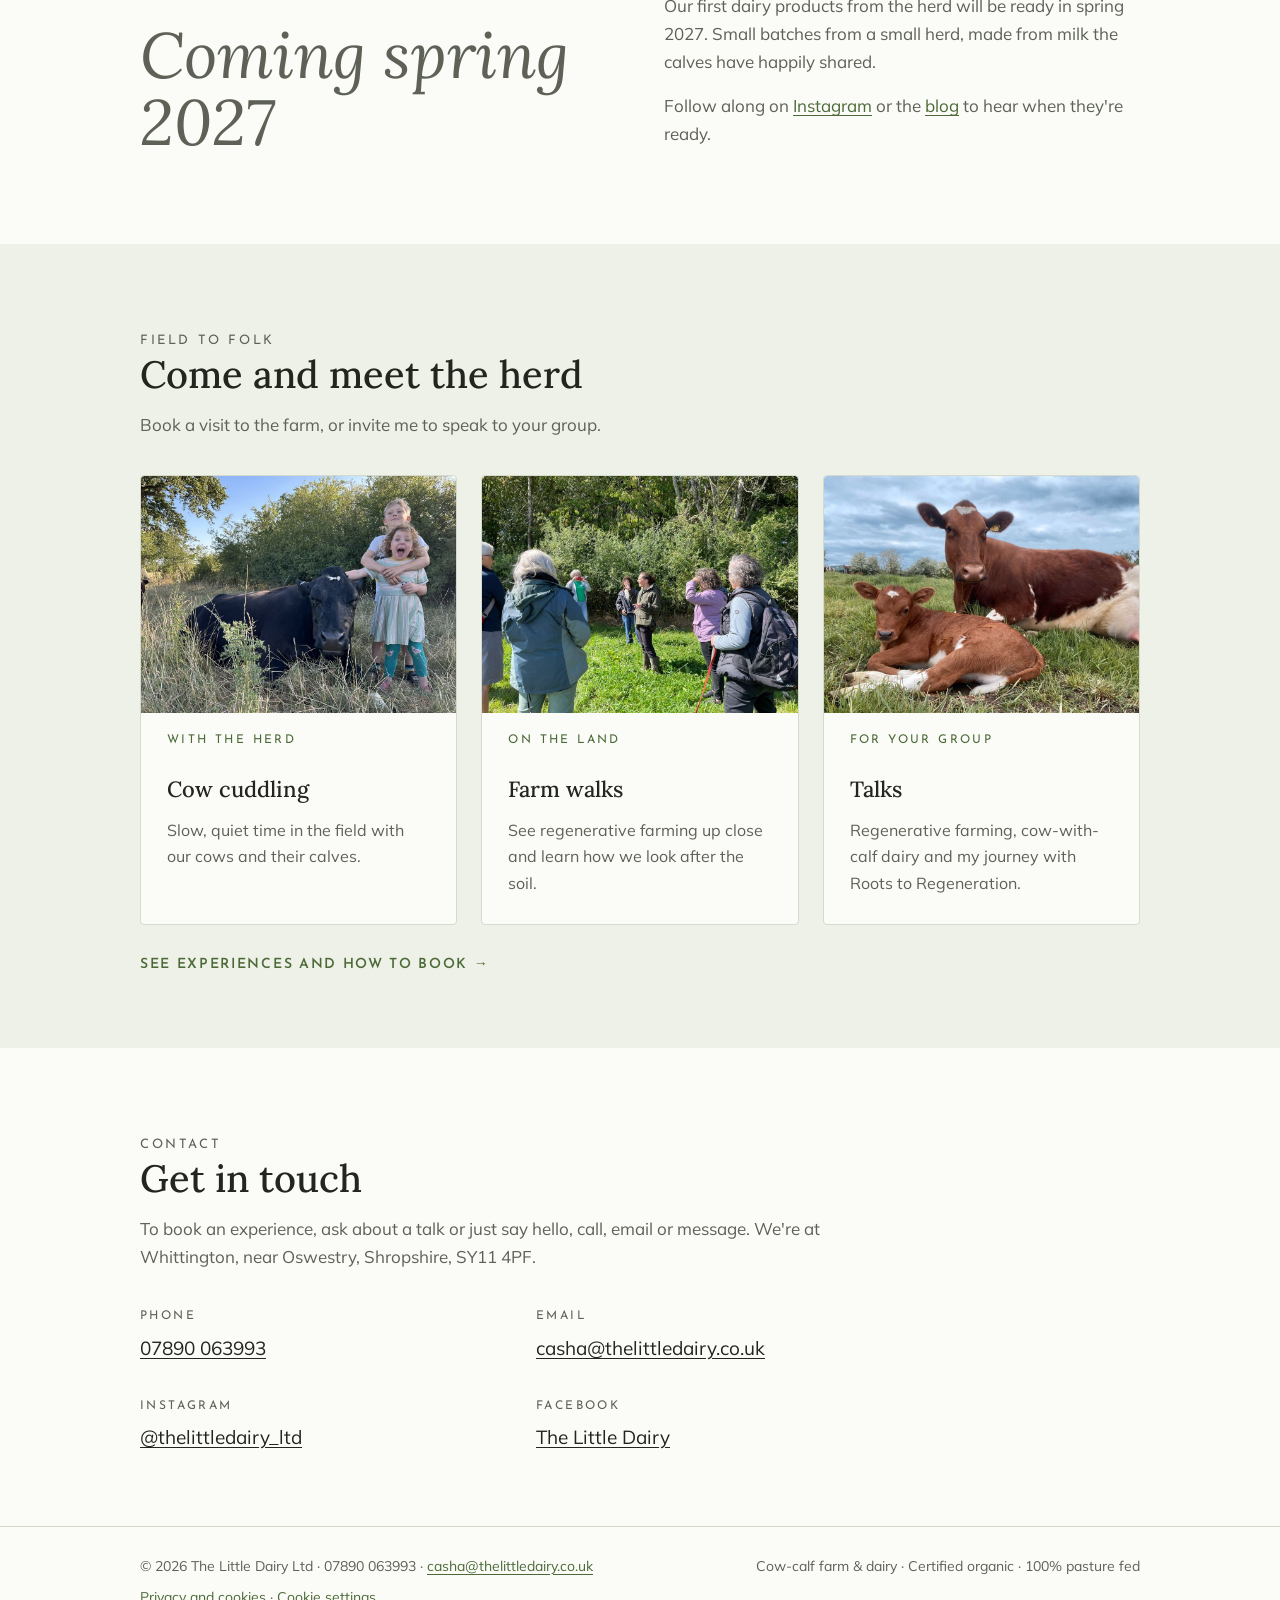
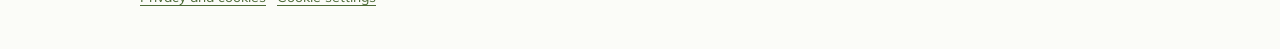
==== commit 2dab120a: "Add photos to Dairy and Beef pages; fix Shreddie caption Dairy: Dilys, Betsy and Pixie's calves with" ====
--- a/index.html
+++ b/index.html
@@ -123,8 +123,8 @@
         </div>
         <div>
           <figure class="photo">
-            <img src="img/shreddie-calf.jpg" width="1000" height="750" loading="lazy" alt="Shreddie, a red and white calf, standing in sunlit pasture">
-            <figcaption>Shreddie, 2025</figcaption>
+            <img src="img/shreddie-calf.jpg" width="1000" height="750" loading="lazy" alt="Shreddie's calf, a red and white heifer, standing in sunlit pasture">
+            <figcaption>Shreddie's calf, 2025</figcaption>
           </figure>
           <span class="tag">Organic</span>
           <h3>Organic and 100% pasture fed</h3>
--- a/style.css
+++ b/style.css
@@ -238,3 +238,12 @@
 #cookie-banner button:focus-visible { outline: 2px solid var(--pasture); outline-offset: 2px; }
 .cookie-table td, .cookie-table th { font-size: 15px; vertical-align: top; }
 .privacy h2 { font-size: 26px; margin: 40px 0 14px; }
+
+/* photo rows on dairy and beef pages */
+.photo-row { display: grid; grid-template-columns: repeat(3, minmax(0, 1fr)); gap: 16px; margin-top: 40px; }
+.photo-row figure { margin: 0; }
+.photo-row img { display: block; width: 100%; aspect-ratio: 4 / 3; object-fit: cover; border-radius: 4px; }
+.photo-row figcaption { font-size: 14px; color: var(--soft); margin-top: 8px; }
+@media (max-width: 760px) { .photo-row { grid-template-columns: 1fr; gap: 20px; } }
+.photo-row.two { grid-template-columns: repeat(2, minmax(0, 1fr)); max-width: 760px; }
+@media (max-width: 760px) { .photo-row.two { grid-template-columns: 1fr; } }
